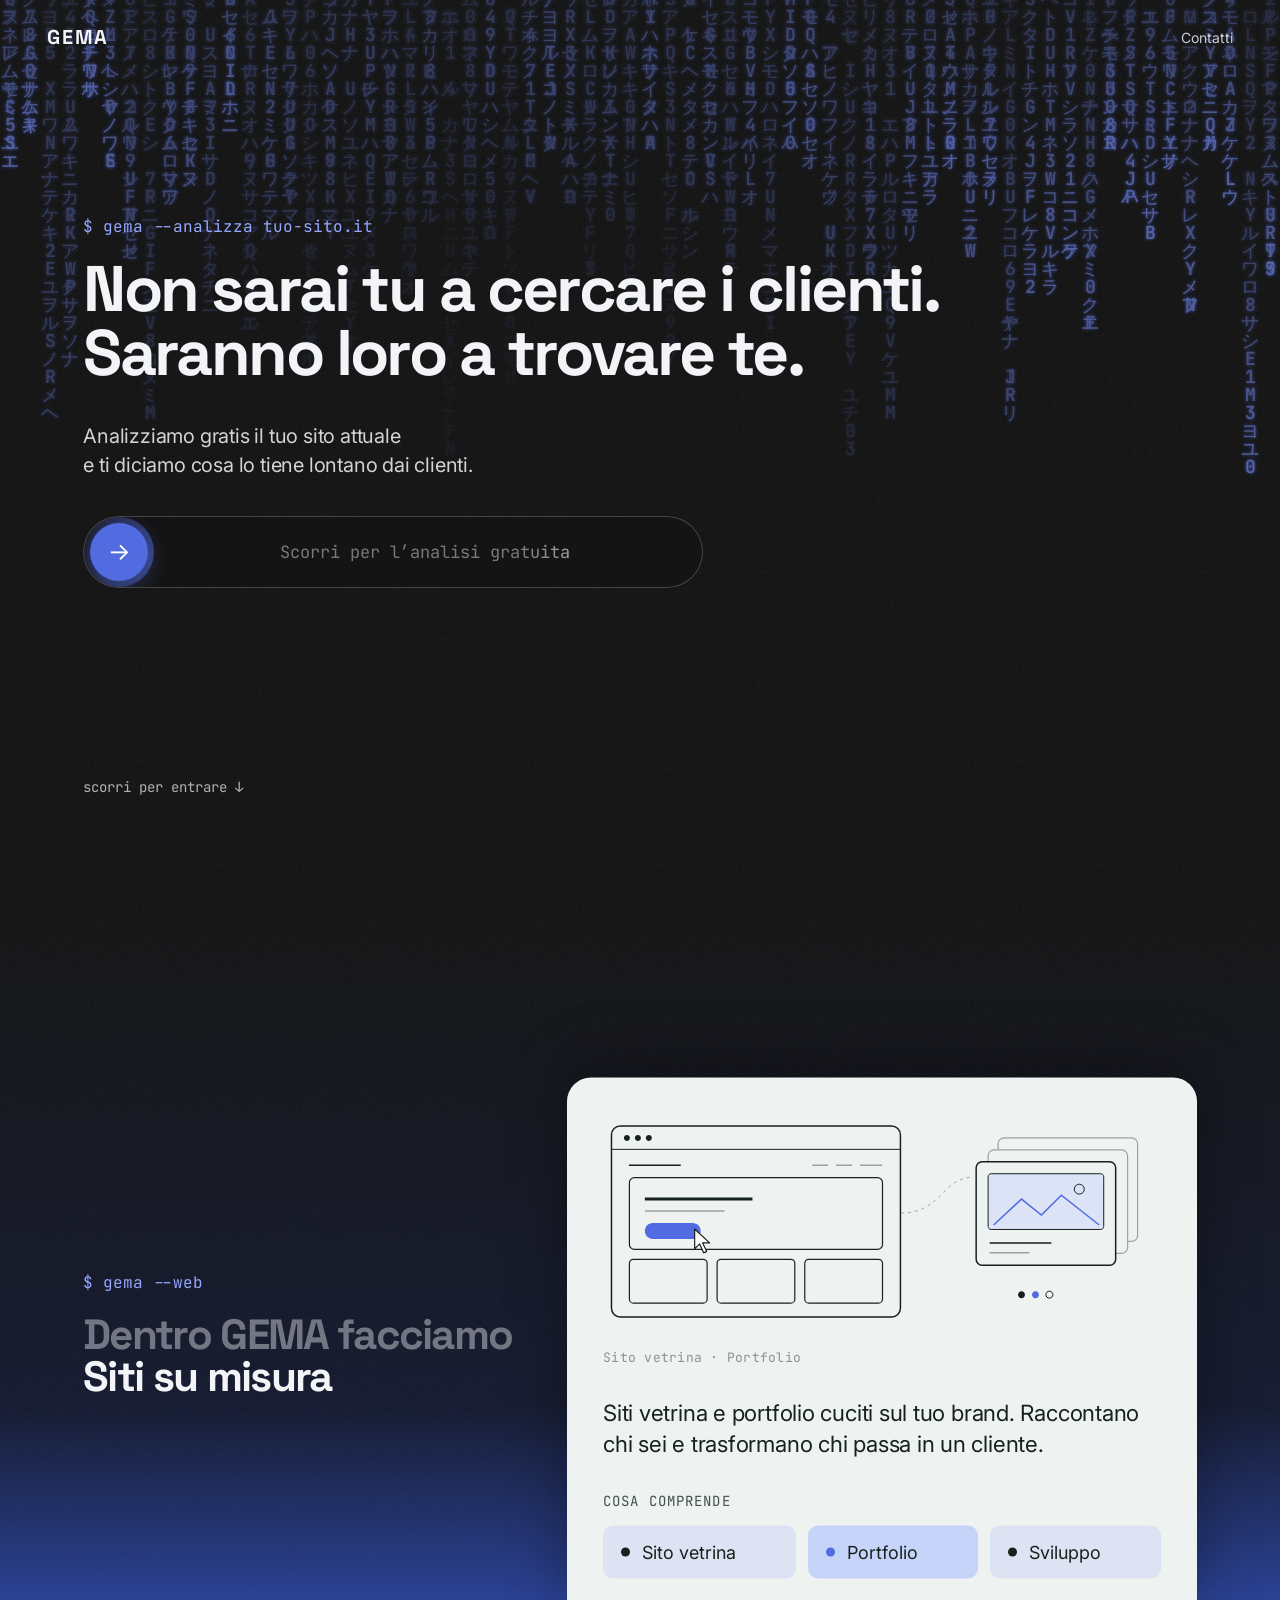
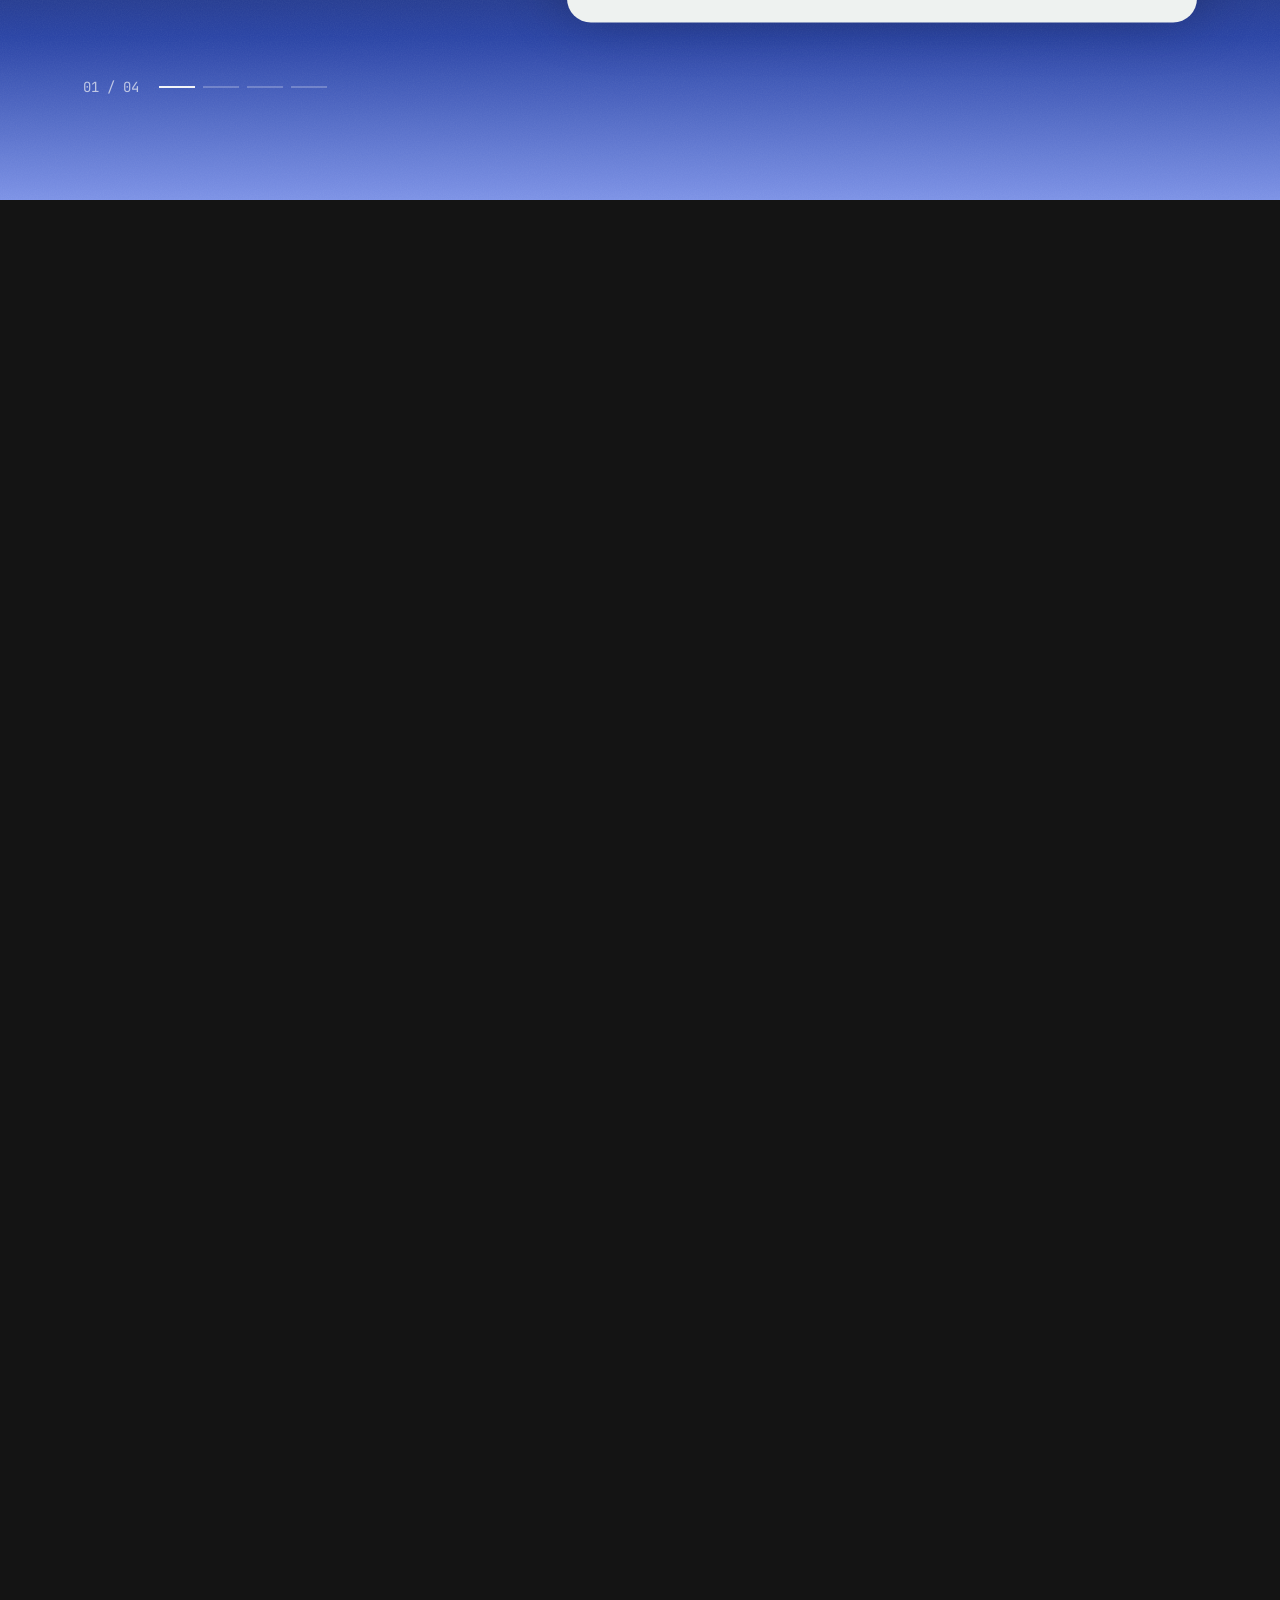
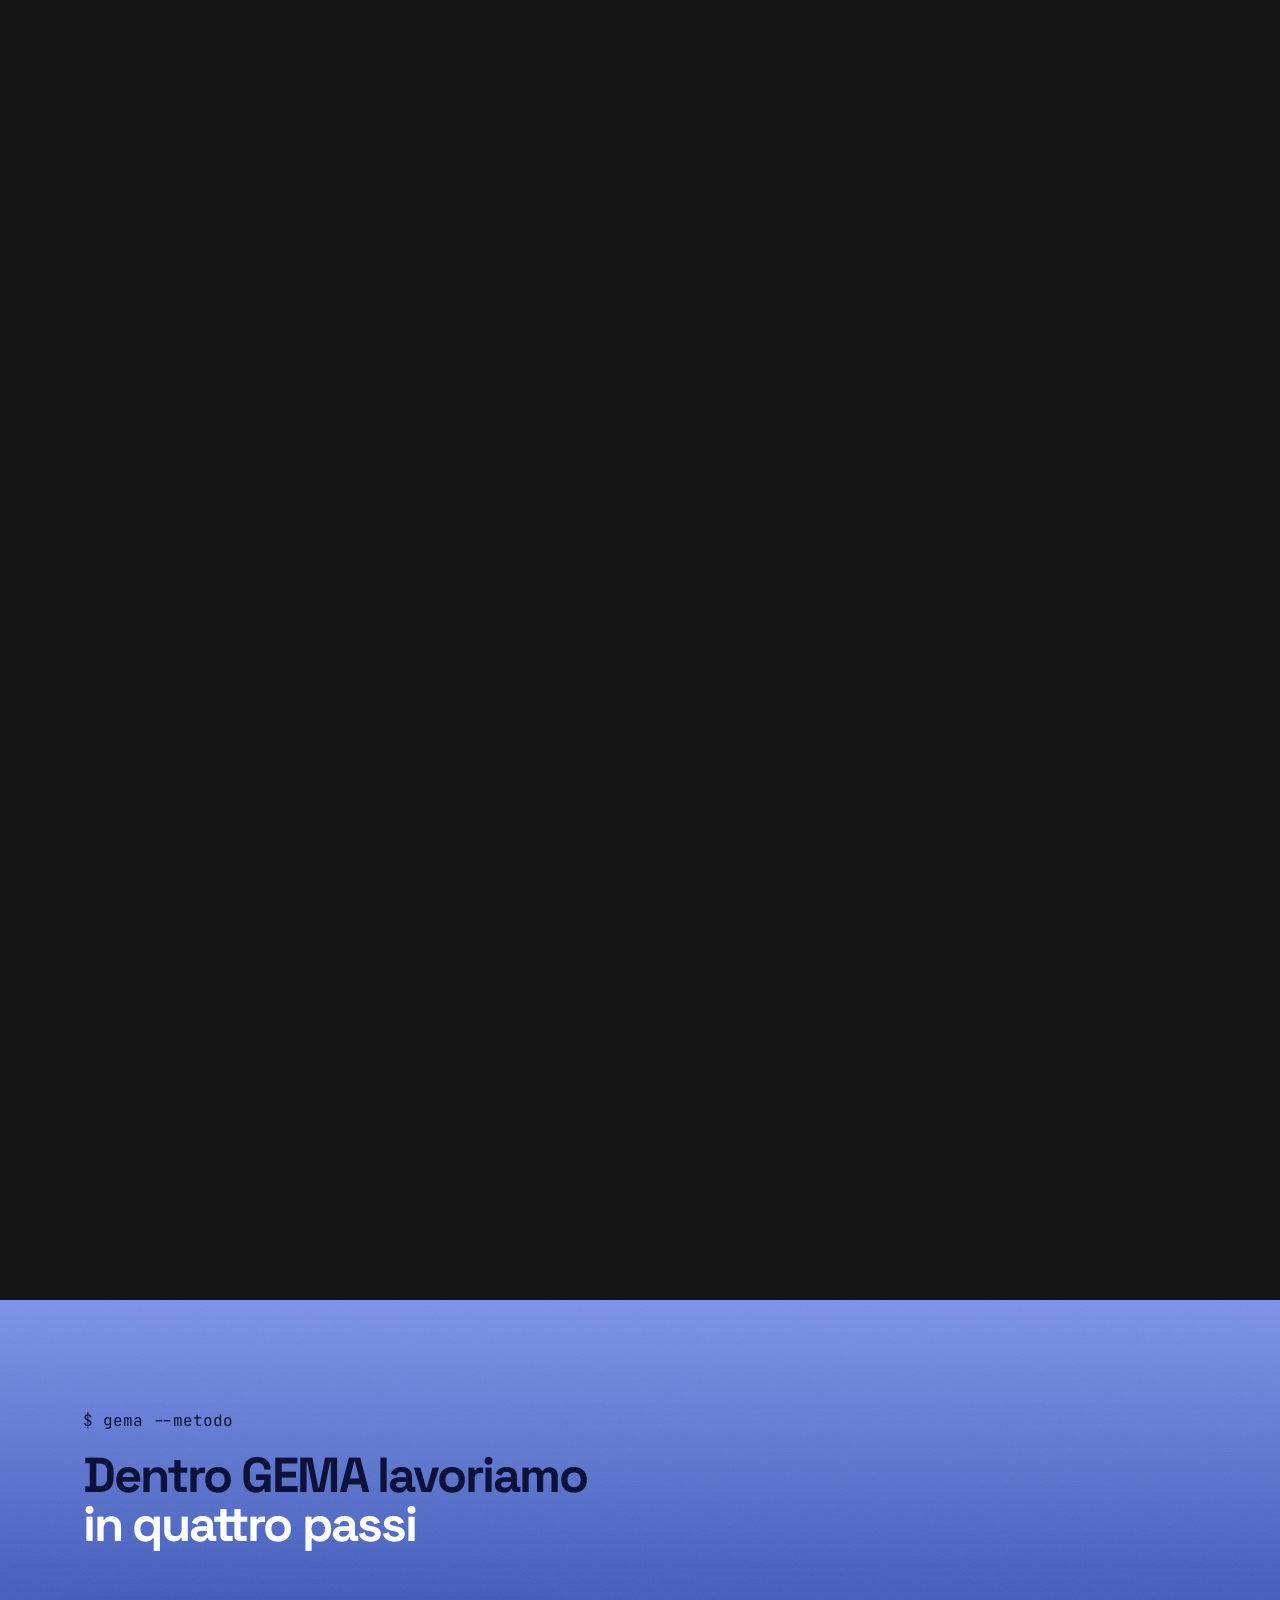
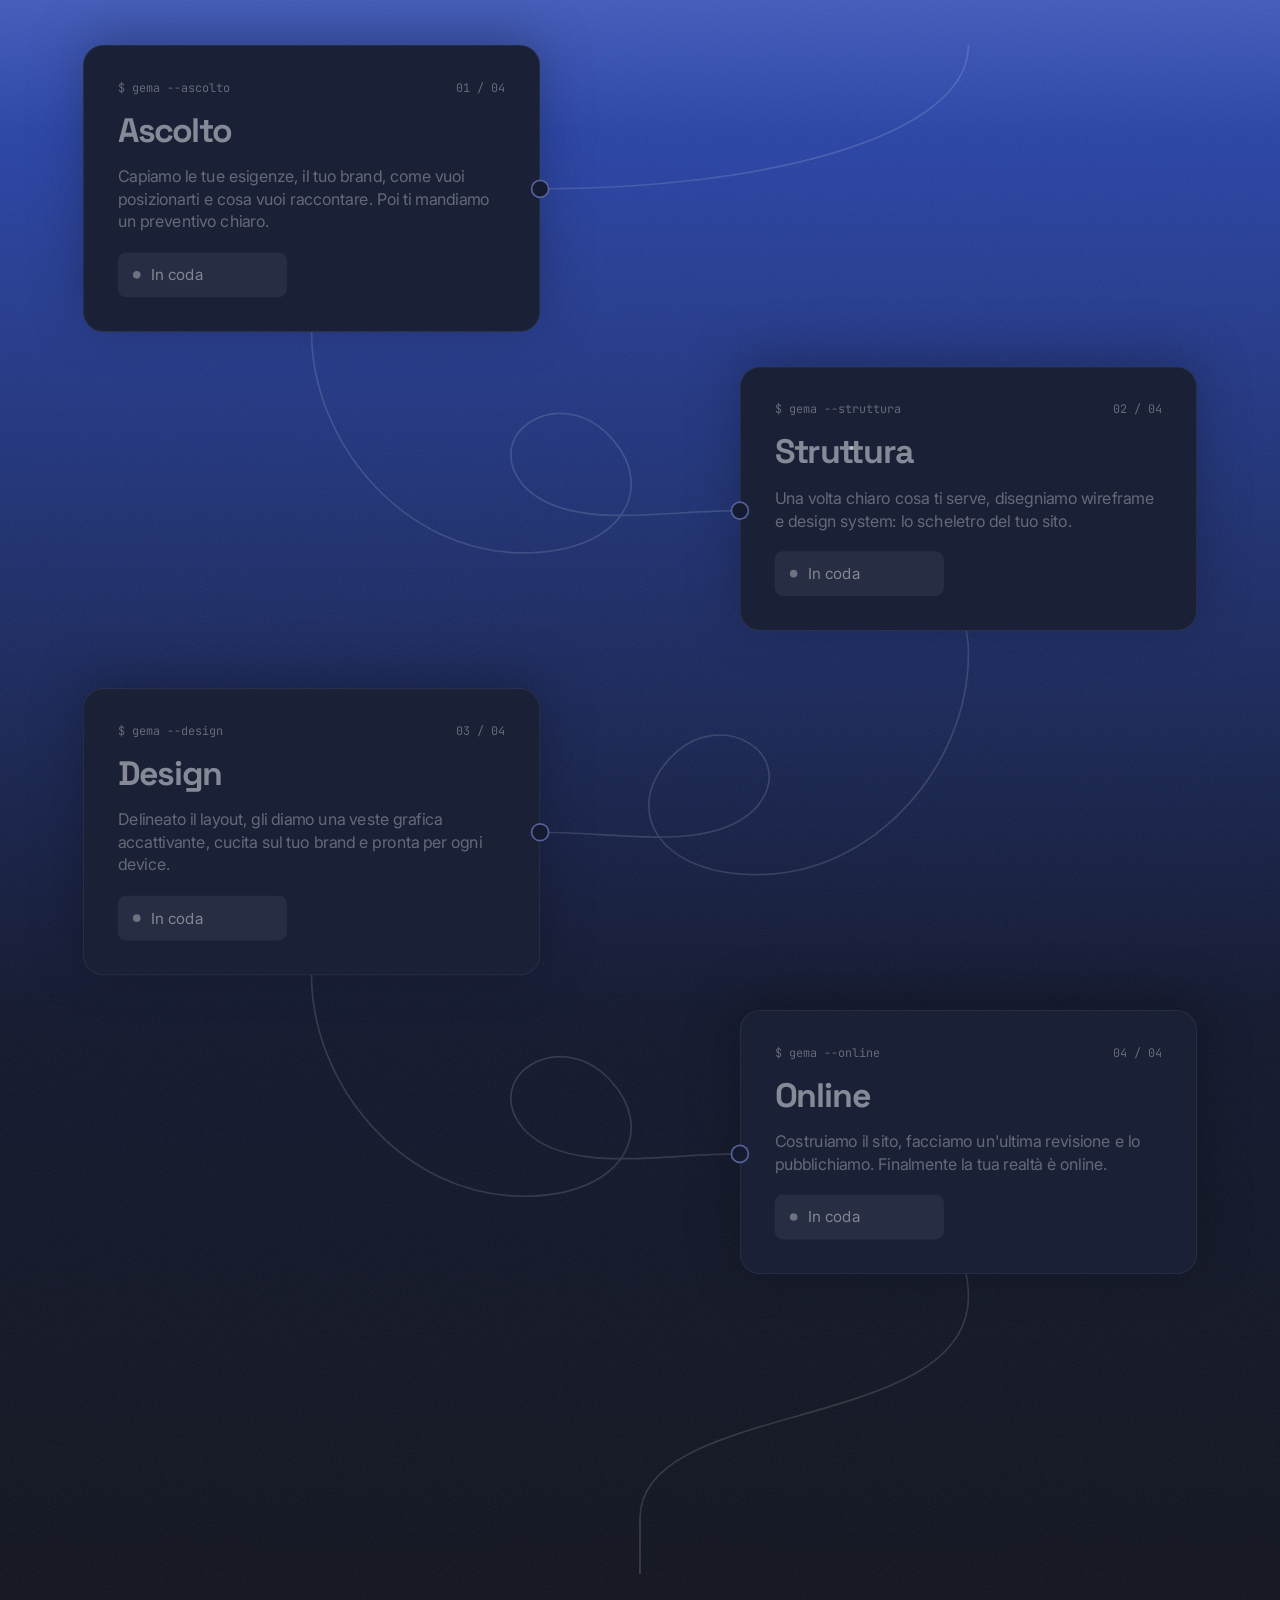
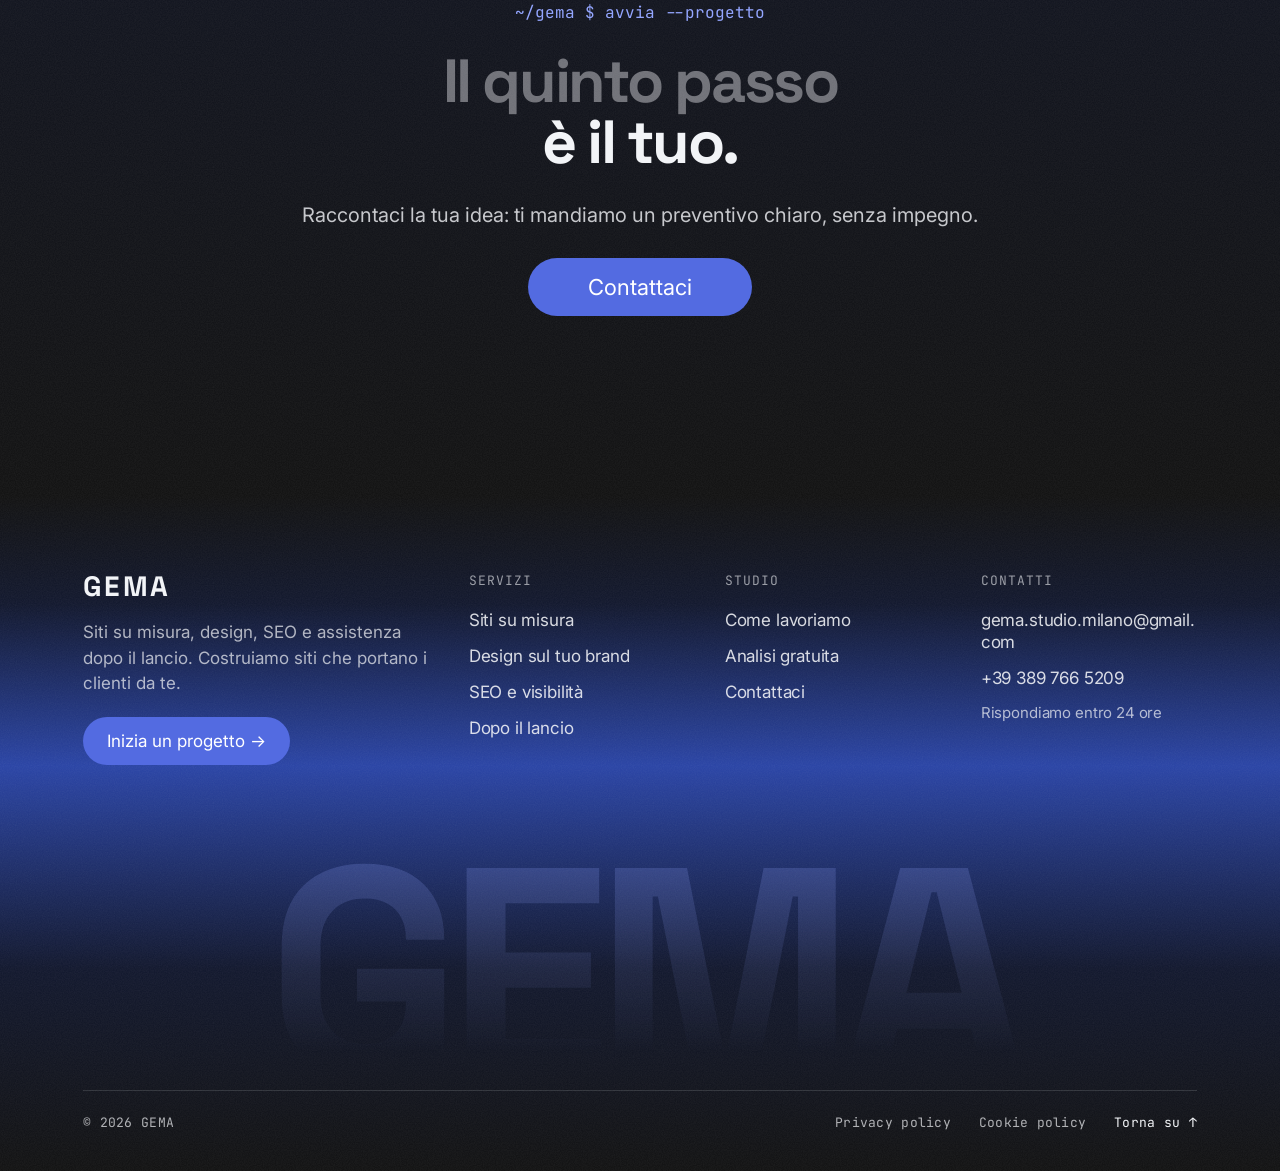
==== index.html @ 53d5b0e4 "Sito GEMA" ====
<!doctype html>
<html lang="it">
<head>
<meta charset="utf-8">
<meta name="viewport" content="width=device-width, initial-scale=1">
<title>GEMA — Siti che ti fanno trovare</title>
<meta name="description" content="GEMA progetta siti su misura, design, SEO e assistenza dopo il lancio. Non sarai tu a cercare i clienti: saranno loro a trovare te.">
<link rel="preconnect" href="https://fonts.googleapis.com">
<link rel="preconnect" href="https://fonts.gstatic.com" crossorigin>
<link href="https://fonts.googleapis.com/css2?family=Space+Grotesk:wght@700&family=Inter:wght@400&family=JetBrains+Mono:wght@400&display=swap" rel="stylesheet">
<link rel="stylesheet" href="assets/css/gema.css">
<!-- Se arrivi con una transizione (es. dai contatti), la pagina si apre con il pannello blu: la classe va messa prima del primo disegno -->
<script>try{if(sessionStorage.getItem("gema-pt"))document.documentElement.classList.add("pt-arrive")}catch(e){}</script>
</head>
<body>

<!-- Pannello della transizione d'ingresso (visibile solo arrivando con una transizione) -->
<div class="pt-cover pt-in" aria-hidden="true"><p class="pt-word display"></p></div>

<!-- Navbar fissa: compare con lo scorrimento -->
<header class="topbar" aria-label="Navigazione">
  <div class="topbar-in">
    <a href="#top" class="logo">GEMA</a>
    <nav class="topbar-links">
      <a href="#cosa-facciamo">Cosa facciamo</a>
      <a href="#come-lavoriamo">Come lavoriamo</a>
      <a class="btn" href="contatti.html" data-to-contact>Contattaci</a>
    </nav>
  </div>
</header>

<!-- ============ HERO ============ -->
<div class="hero" id="top">
  <!-- Sfondo "Matrix Rain" (porting in JS puro del componente React MatrixRain) + velo -->
  <div class="matrix" data-matrix aria-hidden="true"></div>
  <div class="veil" aria-hidden="true"></div>
  <div class="fade" aria-hidden="true"></div>
  <div class="grain"></div>

  <nav class="nav" aria-label="Principale">
    <a href="#top" class="logo">GEMA</a>
    <a href="contatti.html" class="link" data-to-contact>Contatti</a>
  </nav>

  <div class="wrap">
    <div class="hero-content">
      <div class="hero-title">
        <p class="cmd">$ gema --analizza tuo-sito.it</p>
        <h1 class="display">Non sarai tu a cercare i clienti.<br>Saranno loro a trovare te.</h1>
      </div>
      <p class="sub">Analizziamo gratis il tuo sito attuale<br class="br-lg"> e ti diciamo cosa lo tiene lontano dai clienti.</p>
      <!-- Slider: trascina il pallino fino in fondo (o cliccalo) per andare ai contatti con "Analisi gratuita" già scelta -->
      <div class="slide" data-href="contatti.html#analisi">
        <span class="slide-fill" aria-hidden="true"></span>
        <span class="slide-label">Scorri per l’analisi gratuita</span>
        <button class="slide-knob" type="button" aria-label="Richiedi l’analisi gratuita del tuo sito">→</button>
      </div>
    </div>

    <a class="scroll-hint" href="#cosa-facciamo">scorri per entrare ↓</a>
  </div>
</div>

<main>
<!-- ============ COSA FACCIAMO ============ -->
<section class="services" id="cosa-facciamo" aria-labelledby="svc-h">
  <div class="stage">
    <div class="grain"></div>
    <div class="wrap">
      <div class="svc-title" aria-live="polite">
        <span class="cmd">$ gema --web</span>
        <h2 class="display" id="svc-h"><span class="dim">Dentro GEMA facciamo</span><br><span class="line2">Siti su misura</span></h2>
      </div>

      <div class="progress"><span class="count">01 / 04</span><span class="bars"><i class="on"></i><i></i><i></i><i></i></span></div>

      <article class="svc-card" data-cmd="$ gema --web" data-title="Siti su misura">
        <div class="svc-head"><span class="cmd">$ gema --web</span><h3>Siti su misura</h3></div>
        <div class="card">
          <div class="visual"><img src="assets/illustrazioni/web.svg" width="560" height="210" alt=""><p class="tag">Sito vetrina · Portfolio</p></div>
          <p class="desc">Siti vetrina e portfolio cuciti sul tuo brand. Raccontano chi sei e trasformano chi passa in un cliente.</p>
          <div class="incl"><p>Cosa comprende</p>
            <div class="chips"><span class="chip"><i class="dot"></i>Sito vetrina</span><span class="chip on"><i class="dot on"></i>Portfolio</span><span class="chip"><i class="dot"></i>Sviluppo</span></div>
          </div>
        </div>
      </article>

      <article class="svc-card" data-cmd="$ gema --design" data-title="Design sul tuo brand">
        <div class="svc-head"><span class="cmd">$ gema --design</span><h3>Design sul tuo brand</h3></div>
        <div class="card">
          <div class="visual"><img src="assets/illustrazioni/design.svg" width="560" height="210" alt=""><p class="tag">Design system</p></div>
          <p class="desc">Partiamo dalla tua identità e costruiamo un design system web coerente, pensato per funzionare su ogni device.</p>
          <div class="incl"><p>Cosa comprende</p>
            <div class="chips"><span class="chip"><i class="dot"></i>UX/UI</span><span class="chip on"><i class="dot on"></i>Design system</span><span class="chip"><i class="dot"></i>Multi-device</span></div>
          </div>
        </div>
      </article>

      <article class="svc-card" data-cmd="$ gema --seo" data-title="Visibilità">
        <div class="svc-head"><span class="cmd">$ gema --seo</span><h3>Visibilità</h3></div>
        <div class="card">
          <div class="visual"><img src="assets/illustrazioni/seo.svg" width="560" height="210" alt=""><p class="tag">Search · Analytics</p></div>
          <p class="desc">Ottimizzazione per i motori di ricerca, analytics e accessibilità: per farti trovare, capire cosa funziona e non lasciare fuori nessuno.</p>
          <div class="incl"><p>Cosa comprende</p>
            <div class="chips"><span class="chip"><i class="dot"></i>SEO</span><span class="chip on"><i class="dot on"></i>Analytics</span><span class="chip"><i class="dot"></i>Accessibilità</span></div>
          </div>
        </div>
      </article>

      <article class="svc-card" data-cmd="$ gema --care" data-title="Dopo il lancio">
        <div class="svc-head"><span class="cmd">$ gema --care</span><h3>Dopo il lancio</h3></div>
        <div class="card">
          <div class="visual"><img src="assets/illustrazioni/care.svg" width="560" height="210" alt=""><p class="tag">Uptime · Manutenzione</p></div>
          <p class="desc">Il sito è online, ma noi non spariamo. Hosting, manutenzione e consulenza per farlo crescere nel tempo.</p>
          <div class="incl"><p>Cosa comprende</p>
            <div class="chips"><span class="chip"><i class="dot"></i>Hosting</span><span class="chip on"><i class="dot on"></i>Manutenzione</span><span class="chip"><i class="dot"></i>Consulenza</span></div>
          </div>
        </div>
      </article>
    </div>
  </div>
</section>

<!-- ============ COME LAVORIAMO ============ -->
<section class="method" id="come-lavoriamo" aria-labelledby="met-h">
  <div class="grain"></div>
  <div class="wrap">
    <p class="cmd">$ gema --metodo</p>
    <h2 class="display" id="met-h">Dentro GEMA lavoriamo<br><span class="w">in quattro passi</span></h2>

    <div class="thread-outer">
      <div class="thread">
        <svg class="path" viewBox="0 0 778 1740" aria-hidden="true">
          <path class="rail" d="M777 0C777 110 531 170 271 170C131 170 1 220 1 339C1 470 111 600 251 600C371 600 411 520 351 460C291 400 201 460 251 520C301 575 411 550 507 550C631 550 777 600 777 719C777 850 667 980 527 980C407 980 367 900 427 840C487 780 577 840 527 900C477 955 367 930 271 930C131 930 1 980 1 1099C1 1230 111 1360 251 1360C371 1360 411 1280 351 1220C291 1160 201 1220 251 1280C301 1335 411 1310 507 1310C631 1310 777 1360 777 1479C777 1640 389 1600 389 1740"/>
          <path class="wire" d="M777 0C777 110 531 170 271 170C131 170 1 220 1 339C1 470 111 600 251 600C371 600 411 520 351 460C291 400 201 460 251 520C301 575 411 550 507 550C631 550 777 600 777 719C777 850 667 980 527 980C407 980 367 900 427 840C487 780 577 840 527 900C477 955 367 930 271 930C131 930 1 980 1 1099C1 1230 111 1360 251 1360C371 1360 411 1280 351 1220C291 1160 201 1220 251 1280C301 1335 411 1310 507 1310C631 1310 777 1360 777 1479C777 1640 389 1600 389 1740"/>
        </svg>

        <article class="step" style="left:0;top:0">
          <p class="row"><span class="c">$ gema --ascolto</span><span class="n">01 / 04</span></p>
          <h3 class="display">Ascolto</h3>
          <p class="txt">Capiamo le tue esigenze, il tuo brand, come vuoi posizionarti e cosa vuoi raccontare. Poi ti mandiamo un preventivo chiaro.</p>
          <p class="state"><i class="dot"></i><span>In coda</span></p>
        </article>
        <article class="step" style="left:776px;top:380px">
          <p class="row"><span class="c">$ gema --struttura</span><span class="n">02 / 04</span></p>
          <h3 class="display">Struttura</h3>
          <p class="txt">Una volta chiaro cosa ti serve, disegniamo wireframe e design system: lo scheletro del tuo sito.</p>
          <p class="state"><i class="dot"></i><span>In coda</span></p>
        </article>
        <article class="step" style="left:0;top:760px">
          <p class="row"><span class="c">$ gema --design</span><span class="n">03 / 04</span></p>
          <h3 class="display">Design</h3>
          <p class="txt">Delineato il layout, gli diamo una veste grafica accattivante, cucita sul tuo brand e pronta per ogni device.</p>
          <p class="state"><i class="dot"></i><span>In coda</span></p>
        </article>
        <article class="step" style="left:776px;top:1140px">
          <p class="row"><span class="c">$ gema --online</span><span class="n">04 / 04</span></p>
          <h3 class="display">Online</h3>
          <p class="txt">Costruiamo il sito, facciamo un'ultima revisione e lo pubblichiamo. Finalmente la tua realtà è online.</p>
          <p class="state"><i class="dot"></i><span>In coda</span></p>
        </article>

        <span class="node" style="left:540px;top:170px"><span class="halo"></span></span>
        <span class="node" style="left:776px;top:550px"><span class="halo"></span></span>
        <span class="node" style="left:540px;top:930px"><span class="halo"></span></span>
        <span class="node" style="left:776px;top:1310px"><span class="halo"></span></span>
        <span class="node end" style="left:658px;top:1740px"></span>
      </div>
    </div>

    <div class="cta">
      <span class="rail-v" aria-hidden="true"></span>
      <p class="cmd">~/gema $ avvia --progetto</p>
      <h2 class="display"><span class="dim">Il quinto passo</span><br>è il tuo.</h2>
      <p class="sub">Raccontaci la tua idea: ti mandiamo un preventivo chiaro, senza impegno.</p>
      <a class="btn" href="contatti.html" data-to-contact>Contattaci</a>
    </div>
  </div>
</section>

</main>

<!-- ============ FOOTER ============ -->
<footer class="footer">
  <div class="grain"></div>
  <div class="wrap">
    <div class="fgrid">
      <div class="fbrand">
        <a href="index.html#top" class="logo">GEMA</a>
        <p>Siti su misura, design, SEO e assistenza dopo il lancio. Costruiamo siti che portano i clienti da te.</p>
        <a class="btn btn-sm" href="contatti.html" data-to-contact>Inizia un progetto →</a>
      </div>
      <nav class="fcol" aria-label="Servizi">
        <p class="mini">SERVIZI</p>
        <a href="index.html#cosa-facciamo">Siti su misura</a>
        <a href="index.html#cosa-facciamo">Design sul tuo brand</a>
        <a href="index.html#cosa-facciamo">SEO e visibilità</a>
        <a href="index.html#cosa-facciamo">Dopo il lancio</a>
      </nav>
      <nav class="fcol" aria-label="Studio">
        <p class="mini">STUDIO</p>
        <a href="index.html#come-lavoriamo">Come lavoriamo</a>
        <a href="index.html#top">Analisi gratuita</a>
        <a href="contatti.html" data-to-contact>Contattaci</a>
      </nav>
      <div class="fcol fcontact">
        <p class="mini">CONTATTI</p>
        <a href="mailto:gema.studio.milano@gmail.com">gema.studio.milano@gmail.com</a>
        <a href="tel:+393897665209">+39 389 766 5209</a>
        <span>Rispondiamo entro 24 ore</span>
      </div>
    </div>
  </div>
  <p class="fmark" aria-hidden="true">GEMA</p>
  <div class="bottom">
    <div class="brand"><span>© 2026 GEMA</span></div>
    <div class="legal"><a href="#">Privacy policy</a><a href="#">Cookie policy</a><a class="top" href="#top">Torna su ↑</a></div>
  </div>
</footer>

<script src="assets/js/site.js"></script>
<script src="assets/js/home.js"></script>
</body>
</html>
---- assets/css/gema.css ----
:root{
  --bg:#141414;
  --ink:#f2f4f7;
  --ink-85:rgba(242,244,247,.85);
  --ink-70:rgba(242,244,247,.7);
  --ink-42:rgba(242,244,247,.42);
  --accent:#94a6ff;
  --btn:#536be1;
  --card:#eef2f0;
  --card-ink:#16221d;
  --card-mute:#42514b;
  --card-mute2:#8a958f;
  --chip:#dde3f2;
  --chip-on:#c7d4fa;
  --pad:clamp(20px,6.5vw,98px);
  --mono:"JetBrains Mono",ui-monospace,monospace;
  --sans:Inter,system-ui,sans-serif;
  --display:"Space Grotesk",Inter,sans-serif;
  --ease:cubic-bezier(.16,1,.3,1);
  /* gradienti delle sezioni (dal file Figma) */
  --grad-down:linear-gradient(180deg,#141414 0%,#141a30 56.137%,#2c46a6 82%,#7d93e6 100%);
  --grad-up:linear-gradient(0deg,#141414 0%,#141a30 45%,#2c46a6 82%,#7d93e6 100%);
}
*{box-sizing:border-box}
html{scroll-behavior:smooth}
@media (prefers-reduced-motion:reduce){html{scroll-behavior:auto}}
body{margin:0;background:var(--bg);color:var(--ink);font-family:var(--sans);-webkit-font-smoothing:antialiased;text-rendering:optimizeLegibility}
a{color:inherit;text-decoration:none}
button,input,textarea{font:inherit;color:inherit}
p{margin:0}
h1,h2,h3{margin:0;font-weight:700}
.sr-only{position:absolute;width:1px;height:1px;overflow:hidden;clip:rect(0 0 0 0);white-space:nowrap}

/* ---------- elementi comuni ---------- */
.wrap{position:relative;max-width:1512px;margin:0 auto;padding:0 var(--pad)}
.cmd{font:400 16px/normal var(--mono);color:var(--accent)}
.display{font-family:var(--display);font-weight:700;line-height:1}
.display .dim{color:var(--ink-42)}
.display .acc{color:var(--accent)}
.btn{display:inline-flex;align-items:center;justify-content:center;height:58px;padding:0 32px;border:0;border-radius:999px;background:var(--btn);color:#fff;font:400 22px/normal var(--sans);white-space:nowrap;cursor:pointer;transition:background .2s,transform .2s var(--ease)}
.btn:hover{background:#6479ea}
.btn:active{transform:scale(.98)}
.btn:focus-visible,.chip:focus-visible,a:focus-visible{outline:2px solid var(--accent);outline-offset:3px}
.dot{display:inline-block;flex:none;width:9px;height:9px;border-radius:50%;background:var(--card-ink)}
.dot.on{background:var(--btn)}
/* Grana: rumore monocromatico bianco al 7% (effetto "Noise" del Figma) */
.grain{position:absolute;inset:0;pointer-events:none;z-index:1;opacity:.6;mix-blend-mode:screen;
  background-image:url("data:image/svg+xml;utf8,<svg xmlns='http://www.w3.org/2000/svg' width='220' height='220'><filter id='n'><feTurbulence type='fractalNoise' baseFrequency='.85' numOctaves='2' stitchTiles='stitch'/><feColorMatrix values='0 0 0 0 1  0 0 0 0 1  0 0 0 0 1  0 0 0 -1.6 1.05'/></filter><rect width='100%' height='100%' filter='url(%23n)' opacity='.07'/></svg>")}

/* ---------- [01] Hero ---------- */
.hero{position:relative;height:100vh;height:100svh;min-height:760px;background:var(--bg);overflow:hidden}
.matrix{position:absolute;inset:0;z-index:0;overflow:hidden;background:var(--bg);pointer-events:none}
.matrix-canvas{position:absolute;inset:0;display:block;width:100%;height:100%}
/* Velo: radiale scuro dietro ai testi (dal frame Figma), tiene leggibile la pioggia */
.veil{position:absolute;inset:0;z-index:1;pointer-events:none;background:radial-gradient(50% 43% at 40% 47%,rgba(20,20,20,.94) 0%,rgba(20,20,20,.82) 50%,rgba(20,20,20,0) 100%)}
/* Sfumatura in basso: la pioggia si dissolve nel fondo della sezione successiva, senza stacco */
.fade{position:absolute;left:0;right:0;bottom:0;height:38%;z-index:1;pointer-events:none;background:linear-gradient(180deg,rgba(20,20,20,0) 0%,rgba(20,20,20,.55) 45%,rgba(20,20,20,.9) 80%,#141414 100%)}
.hero .wrap{height:100%;z-index:2}
.nav{position:absolute;z-index:3;top:0;left:0;right:0;max-width:1512px;margin:0 auto;display:flex;align-items:center;justify-content:space-between;padding:24px clamp(20px,3.7vw,56px)}
.nav .logo{font:700 20px/normal var(--display);letter-spacing:.08em}
.nav a.link{font:400 14px/normal var(--sans);color:#c9ced8;transition:color .2s}
.nav a.link:hover{color:var(--ink)}
.hero-content{position:absolute;left:var(--pad);right:var(--pad);top:calc(50% - 234px);display:flex;flex-direction:column;gap:36px;max-width:1016px}
.hero-title{display:flex;flex-direction:column;gap:20px}
.hero h1{font-size:clamp(40px,5.03vw,76px);letter-spacing:-.04em;color:var(--ink)}
.hero .sub{font:400 20px/1.45 var(--sans);letter-spacing:-.01em;color:var(--ink-85);max-width:560px}
 /* Slider "Scorri per l'analisi gratuita" */
.slide{position:relative;width:620px;max-width:100%;height:72px;border-radius:999px;border:1px solid rgba(242,244,247,.22);background:rgba(20,20,20,.85);-webkit-backdrop-filter:blur(6px);backdrop-filter:blur(6px);overflow:hidden;user-select:none;-webkit-user-select:none}
.slide-fill{position:absolute;left:0;top:0;bottom:0;width:70px;border-radius:999px;background:linear-gradient(90deg,rgba(83,107,225,.08),rgba(83,107,225,.5))}
.slide-label{position:absolute;inset:0;display:flex;align-items:center;justify-content:center;padding-left:64px;font:400 17px/normal var(--mono);cursor:pointer;
  background:linear-gradient(90deg,rgba(242,244,247,.45) 0%,rgba(242,244,247,.45) 35%,#fff 50%,rgba(242,244,247,.45) 65%,rgba(242,244,247,.45) 100%);background-size:200% 100%;
  -webkit-background-clip:text;background-clip:text;color:transparent;animation:slideShine 2.8s linear infinite}
@keyframes slideShine{from{background-position:100% 0}to{background-position:-100% 0}}
.slide-knob{position:absolute;left:6px;top:6px;width:58px;height:58px;border:0;border-radius:50%;background:var(--btn);color:#fff;font-size:24px;line-height:1;cursor:grab;touch-action:none;box-shadow:0 6px 22px rgba(83,107,225,.45);transition:background .2s}
.slide-knob:hover{background:#6479ea}
.slide-knob:active{cursor:grabbing}
.slide-knob:focus-visible{outline:2px solid var(--accent);outline-offset:3px}
.slide.done .slide-knob{background:#fff;color:var(--btn)}
.scroll-hint{position:absolute;left:var(--pad);bottom:104px;display:flex;align-items:center;gap:20px;font:400 14px/normal var(--mono);color:var(--ink-70)}

/* ---------- [02] Cosa facciamo ---------- */
.services{position:relative;height:400vh}
.services .stage{position:sticky;top:0;height:100vh;height:100svh;min-height:560px;overflow:hidden;background:var(--grad-down)}
.services .wrap{height:100%;z-index:2}
.svc-title{position:absolute;left:var(--pad);top:calc(50% - 78px);width:640px;max-width:44%}
.svc-title .cmd,.svc-title .line2{display:block;transition:opacity .35s var(--ease),transform .35s var(--ease)}
.svc-title.swap .cmd,.svc-title.swap .line2{opacity:0;transform:translateY(10px)}
.svc-title h2{margin-top:20px;font-size:clamp(36px,3.84vw,58px);letter-spacing:-.04em}
.progress{position:absolute;left:var(--pad);bottom:104px;display:flex;align-items:center;gap:20px;font:400 14px/normal var(--mono);color:var(--ink-70)}
.progress .bars{display:flex;gap:8px}
.progress .bars i{display:block;width:36px;height:2px;background:rgba(242,244,247,.25);transition:background .3s}
.progress .bars i.on{background:var(--ink)}
.svc-card{position:absolute;right:var(--pad);top:0;width:656px;max-width:calc(56% - 20px);transform-origin:50% 0;will-change:transform,opacity}
.card{display:flex;flex-direction:column;gap:44px;padding:52px 48px 60px;border-radius:24px;background:var(--card);color:var(--card-ink);box-shadow:0 -12px 60px rgba(0,0,0,.35)}
.card .visual{display:flex;flex-direction:column;gap:22px}
.card .visual img{display:block;width:100%;max-width:560px;height:auto;aspect-ratio:560/210}
.card .tag{font:400 13px/normal var(--mono);letter-spacing:.02em;color:var(--card-mute2)}
.card .desc{font:400 26px/1.38 var(--sans);letter-spacing:-.01em}
.card .incl{display:flex;flex-direction:column;gap:16px}
.card .incl p{font:400 14px/normal var(--mono);letter-spacing:.08em;text-transform:uppercase;color:var(--card-mute)}
.chips{display:flex;gap:12px}
.chip{display:flex;align-items:center;gap:12px;padding:16px 18px;border-radius:10px;background:var(--chip);font:400 18px/normal var(--sans);color:var(--card-ink);white-space:nowrap}
.chips .chip{flex:1 0 0;min-width:0}
.chip.on{background:var(--chip-on)}
.svc-head{display:none}

/* ---------- [04] Come lavoriamo ---------- */
.method{position:relative;background:var(--grad-up);padding:110px 0 180px;overflow:hidden}
.method .wrap{z-index:2}
.method .cmd{color:#0d123b}
.method h2{margin-top:20px;font-size:clamp(36px,3.84vw,58px);letter-spacing:-.04em;color:#0d123b}
.method h2 .w{color:#fff}
.thread-outer{margin-top:96px;position:relative}
.thread{position:relative;width:1316px;height:1740px;transform-origin:0 0}
.thread svg.path{position:absolute;left:269px;top:0;width:778px;height:1740px;overflow:visible}
.thread .rail{stroke:rgba(242,244,247,.14);stroke-width:2;fill:none}
.thread .wire{stroke:var(--accent);stroke-width:12;fill:none;stroke-linecap:round}
.node{position:absolute;width:22px;height:22px;margin:-11px 0 0 -11px;border-radius:50%;background:#141a30;border:2px solid rgba(148,166,255,.5);transition:background .3s,border-color .3s,border-width .3s;z-index:4}
.node.on{background:var(--accent);border:3px solid var(--ink)}
.node .halo{position:absolute;left:50%;top:50%;width:48px;height:48px;margin:-24px 0 0 -24px;border-radius:50%;background:rgba(148,166,255,.28);transform:scale(0);transition:transform .4s var(--ease);z-index:-1}
.node.active .halo{transform:scale(1);animation:halo 2.4s ease-in-out infinite}
@keyframes halo{50%{box-shadow:0 0 0 8px rgba(148,166,255,.12)}}
.node.end{background:transparent;border-color:transparent}
.node.end.on{background:var(--ink);border-color:var(--ink)}
.step{position:absolute;width:540px;display:flex;flex-direction:column;gap:22px;padding:40px;border-radius:24px;z-index:3;
  background:#1a2036;border:1px solid rgba(242,244,247,.08);filter:drop-shadow(0 -12px 30px rgba(0,0,0,.25));
  transition:background .45s var(--ease),border-color .45s,filter .45s}
.step .row{display:flex;justify-content:space-between;font:400 14px/normal var(--mono);letter-spacing:.02em;color:rgba(242,244,247,.35);transition:color .45s}
.step h3{font-size:40px;letter-spacing:-.04em;color:rgba(242,244,247,.5);transition:color .45s}
.step .txt{font:400 19px/1.4 var(--sans);letter-spacing:-.01em;color:rgba(242,244,247,.35);transition:color .45s}
.step .state{display:flex;align-items:center;gap:12px;width:200px;padding:16px 18px;border-radius:10px;background:rgba(242,244,247,.06);font:400 18px/normal var(--sans);color:rgba(242,244,247,.45);transition:background .45s,color .45s}
.step .state .dot{background:rgba(242,244,247,.35);transition:background .45s}
.step.active,.step.done{background:var(--card);border-color:transparent;filter:drop-shadow(0 -12px 30px rgba(0,0,0,.35))}
.step.active .row .c,.step.done .row .c{color:var(--card-mute2)}
.step.active .row .n,.step.done .row .n{color:var(--card-mute)}
.step.active h3,.step.done h3{color:var(--card-ink)}
.step.active .txt,.step.done .txt{color:var(--card-mute)}
.step.active .state{background:var(--chip-on);color:var(--card-ink)}
.step.active .state .dot{background:var(--btn)}
.step.done .state{background:var(--chip);color:var(--card-ink)}
.step.done .state .dot{background:var(--card-ink)}
.cta{display:flex;flex-direction:column;align-items:center;gap:28px;text-align:center}
.cta .rail-v{width:2px;height:56px;background:rgba(242,244,247,.14);position:relative;overflow:hidden}
.cta .rail-v::after{content:"";position:absolute;inset:0;background:var(--accent);transform:scaleY(0);transform-origin:top;transition:transform .6s var(--ease)}
.cta.lit .rail-v::after{transform:scaleY(1)}
.method .cta .cmd{margin:0;color:var(--accent)}
.cta h2{margin:0;font-size:clamp(40px,4.76vw,72px);letter-spacing:-.04em;color:var(--ink)}
.cta h2 .dim{color:var(--ink-42)}
.cta .sub{font:400 20px/1.45 var(--sans);color:rgba(242,244,247,.8)}
.cta .btn{width:224px}

/* ---------- [05] Contattaci ---------- */
.contact{position:relative;background:var(--grad-down);padding:calc(68px + clamp(20px,4.5vh,72px)) 0 227px;min-height:100vh;min-height:100svh}
.contact .wrap{align-items:start}
/* modulo compatto: deve stare tutto nello schermo appena si entra nella pagina */
.contact .form-card{gap:18px;padding:36px 36px 36px}
.contact .form-card .top h2{font-size:28px}
.contact .form-card .pair{gap:12px}
.contact .field{gap:6px}
.contact .field legend{margin-bottom:8px}
.contact .field input{height:52px;padding:12px 14px;font-size:16px}
.contact .field textarea{height:128px;padding:12px 14px;font-size:16px}
.contact .choice{gap:8px}
.contact .choice .chip{padding:11px 14px;gap:10px;font-size:16px}
.contact .form-card .btn{height:54px;font-size:18px}
.contact .info{padding-top:8px}
.contact .wrap{z-index:2;display:grid;grid-template-columns:minmax(0,1fr) 656px;gap:40px 60px}
.contact .info{display:flex;flex-direction:column;gap:48px;padding-top:20px}
.contact .head{display:flex;flex-direction:column;gap:24px}
.contact h1{font-size:clamp(44px,5vw,76px);letter-spacing:-.04em;margin-top:0}
.contact .lead{font:400 20px/1.45 var(--sans);letter-spacing:-.01em;color:var(--ink-85);max-width:430px}
.mini{font:400 13px/normal var(--mono);letter-spacing:.08em;color:rgba(242,244,247,.6)}
.next{display:flex;flex-direction:column;gap:16px;margin:0;padding:0;list-style:none}
.next li{display:flex;align-items:center;gap:16px;font:400 18px/normal var(--sans);letter-spacing:-.01em;color:rgba(242,244,247,.9)}
.next li span{font:400 14px/normal var(--mono);letter-spacing:.02em;color:var(--accent)}
.direct{display:flex;flex-wrap:wrap;gap:24px 48px}
.direct div{display:flex;flex-direction:column;gap:6px}
.direct a{font:400 20px/normal var(--sans);letter-spacing:-.01em;text-decoration:underline;text-underline-offset:4px;text-decoration-color:rgba(242,244,247,.5)}
.direct a:hover{text-decoration-color:var(--ink)}
.form-card{display:flex;flex-direction:column;gap:28px;padding:40px 44px 44px;border-radius:24px;background:var(--card);color:var(--card-ink);box-shadow:0 30px 80px rgba(5,10,38,.45)}
.form-card .top{display:flex;align-items:center;justify-content:space-between}
.form-card .top h2{font-size:32px;letter-spacing:-.04em;font-family:var(--display)}
.form-card .time{font:400 13px/normal var(--mono);letter-spacing:.02em;color:var(--card-mute2)}
.form-card .pair{display:flex;gap:16px}
.field{display:flex;flex-direction:column;gap:8px;flex:1;min-width:0;border:0;margin:0;padding:0}
.field>span,.field legend{font:400 12px/normal var(--mono);letter-spacing:.08em;color:rgba(22,34,29,.6);padding:0}
.field legend{margin-bottom:10px}
.field input,.field textarea{width:100%;height:56px;padding:16px 18px;border:1px solid rgba(22,34,29,.12);border-radius:12px;background:#fff;font:400 17px/normal var(--sans);letter-spacing:-.01em;color:var(--card-ink);outline:0;transition:border-color .2s,box-shadow .2s}
.field textarea{height:120px;resize:vertical;line-height:1.4}
.field input::placeholder,.field textarea::placeholder{color:rgba(22,34,29,.4)}
.field input:focus,.field textarea:focus{border-color:var(--btn);box-shadow:0 0 0 3px rgba(83,107,225,.15)}
.choice{display:flex;flex-wrap:wrap;gap:10px}
.choice .chip{border:0;cursor:pointer;transition:background .2s}
.choice .chip:hover{background:#d3dbf3}
.choice .chip.on:hover{background:var(--chip-on)}
.form-card .btn{width:100%;height:64px;font-size:20px}
.form-card .foot{font:400 12px/normal var(--mono);letter-spacing:.02em;color:var(--card-mute2)}
.form-card .foot.ok{color:var(--btn)}

/* ---------- Footer ---------- */
.footer{position:relative;overflow:hidden;padding:20px 0 40px;
  background:linear-gradient(180deg,#141414 0%,#141a30 16%,#2c46a6 40%,#141a30 70%,#141414 100%)}
/* sulla pagina contatti il footer riparte dal blu chiaro, come nel Figma */
.footer.from-light{padding-top:40px;background:linear-gradient(180deg,#7d93e6 0%,#2c46a6 22%,#141a30 58%,#141414 100%)}
.footer .wrap{z-index:2}
.closing{display:flex;flex-direction:column;align-items:center;gap:28px;text-align:center;margin-bottom:140px}
.closing .cmd{color:var(--ink)}
.closing h2{font-size:clamp(36px,4.76vw,72px);letter-spacing:-.04em}
.closing .btn{height:64px;padding:0 36px;font-size:20px}
.fgrid{display:grid;grid-template-columns:minmax(0,1.6fr) repeat(3,minmax(0,1fr));gap:48px 40px;padding-top:56px}
.fbrand{display:flex;flex-direction:column;align-items:flex-start;gap:20px;max-width:360px}
.fbrand .logo{font:700 28px/1 var(--display);letter-spacing:.08em}
.fbrand p{font:400 17px/1.5 var(--sans);color:var(--ink-70)}
.btn-sm{height:48px;padding:0 24px;font-size:17px}
.fcol{display:flex;flex-direction:column;align-items:flex-start;gap:14px}
.fcol .mini{margin-bottom:6px}
.fcol a,.fcol span{overflow-wrap:anywhere;font:400 17px/1.3 var(--sans);letter-spacing:-.01em;color:rgba(242,244,247,.88);transition:color .2s}
.fcol span{color:var(--ink-70);font-size:15px}
.fcol a:hover{color:#fff}
.fcol a .arr{display:inline-block;margin-left:4px;color:var(--accent);transition:transform .2s var(--ease)}
.fcol a:hover .arr{transform:translate(2px,-2px)}
.fmark{position:relative;z-index:1;margin:90px 0 0;font:700 clamp(96px,23vw,350px)/.8 var(--display);letter-spacing:-.05em;text-align:center;white-space:nowrap;user-select:none;
  background:linear-gradient(180deg,rgba(148,166,255,.22) 0%,rgba(148,166,255,0) 85%);-webkit-background-clip:text;background-clip:text;color:transparent}
.bottom{position:relative;z-index:2;max-width:1512px;margin:0 auto;padding:24px var(--pad) 0;display:flex;justify-content:space-between;align-items:center;gap:16px}
.bottom::before{content:"";position:absolute;top:0;left:var(--pad);right:var(--pad);height:1px;background:rgba(242,244,247,.14)}
.bottom .brand{display:flex;align-items:center;gap:16px;flex-wrap:wrap}
.bottom .brand span,.bottom .legal a{font:400 13px/normal var(--mono);letter-spacing:.02em;color:var(--ink-70)}
.bottom .legal{display:flex;gap:28px}
.bottom .legal a:hover{color:var(--ink)}
.bottom .legal a.top{color:var(--ink)}

/* ---------- Navbar fissa ---------- */
.topbar{position:fixed;top:0;left:0;right:0;z-index:50;transform:translateY(-110%);transition:transform .55s var(--ease);
  background:rgba(20,20,20,.72);-webkit-backdrop-filter:blur(14px) saturate(140%);backdrop-filter:blur(14px) saturate(140%);border-bottom:1px solid rgba(242,244,247,.08)}
.topbar.show{transform:none}
.topbar-in{max-width:1512px;margin:0 auto;height:68px;padding:0 var(--pad);display:flex;align-items:center;justify-content:space-between;gap:24px}
.topbar .logo{font:700 20px/normal var(--display);letter-spacing:.08em}
.topbar-links{display:flex;align-items:center;gap:32px}
.topbar-links a{position:relative;font:400 15px/normal var(--sans);color:#c9ced8;transition:color .2s}
.topbar-links a:hover,.topbar-links a.on{color:var(--ink)}
.topbar-links a::after{content:"";position:absolute;left:50%;bottom:-10px;width:4px;height:4px;margin-left:-2px;border-radius:50%;background:var(--accent);transform:scale(0);transition:transform .3s var(--ease)}
.topbar-links a.on::after{transform:scale(1)}
.topbar .btn{height:42px;padding:0 20px;font-size:15px}
.topbar-links a.current{cursor:default}

/* ---------- Transizione verso la pagina contatti ---------- */
.pt-cover{position:fixed;inset:0;z-index:200;display:flex;align-items:center;justify-content:center;padding:0 var(--pad);background:linear-gradient(160deg,#2c46a6 0%,#536be1 100%)}
.pt-word{font-size:clamp(40px,6vw,96px);letter-spacing:-.04em;text-align:center;color:#fff;opacity:0;transform:translateY(18px);transition:opacity .35s ease,transform .55s var(--ease)}
.pt-word .acc{color:#c7d4fa}
.pt-cover.lit .pt-word{opacity:1;transform:none}
.pt-cover .pt-word .cmd{display:block;margin-bottom:28px;font-size:16px;letter-spacing:0;color:#fff;opacity:.85}
/* uscita del pannello dopo l'invio del modulo: stessa salita dell'ingresso nella pagina contatti */
.pt-cover.leave{transform:translateY(-100%);transition:transform 1.05s cubic-bezier(.7,0,.2,1)}
.pt-cover.leave .pt-word{opacity:0;transform:translateY(-12vh);transition:opacity .5s ease,transform 1s cubic-bezier(.7,0,.2,1)}
.pt-cover.pt-in{display:none}
html.pt-arrive .pt-cover.pt-in{display:flex}
html.pt-arrive .pt-cover.pt-in .pt-word{opacity:1;transform:none}
html.pt-go .pt-cover.pt-in{transform:translateY(-100%);transition:transform 1.05s cubic-bezier(.7,0,.2,1)}
html.pt-go .pt-cover.pt-in .pt-word{opacity:0;transform:translateY(-12vh);transition:opacity .5s ease,transform 1s cubic-bezier(.7,0,.2,1)}
html.pt-arrive .reveal{opacity:0;transform:translateY(48px)}
html.pt-go .reveal{opacity:1;transform:none;transition:opacity .8s ease calc(.45s + var(--d,0s)),transform 1.1s var(--ease) calc(.45s + var(--d,0s))}

/* ---------- schermi medi ---------- */
@media (max-width:1440px){
  .svc-title{max-width:calc(50% - 40px)}
  .svc-title h2{font-size:clamp(32px,3.3vw,58px)}
  .svc-card{max-width:calc(50% - 10px)}
  .card{padding:40px 36px 44px;gap:32px}
  .card .desc{font-size:clamp(19px,1.75vw,26px)}
  .chips{flex-wrap:wrap}
  .chips .chip{flex:1 0 max-content}
}
/* Contatti su portatili da 13": il modulo da 656px fissi lascerebbe ~300px ai testi */
@media (max-width:1340px){
  .contact .wrap{grid-template-columns:minmax(0,1fr) minmax(0,1fr);gap:40px 48px}
  .contact h1{font-size:clamp(40px,4vw,76px)}
}
@media (max-width:1180px){
    .fgrid{grid-template-columns:repeat(3,minmax(0,1fr))}
  .fbrand{grid-column:1/-1;max-width:520px}
  .contact .wrap{grid-template-columns:1fr}
  .form-card{max-width:656px;margin-top:0}
}
/* Come lavoriamo: sotto i 1100px il filo a zig-zag verrebbe rimpicciolito troppo (testo a 11-15px),
   quindi diventa una linea verticale che si disegna con lo scroll */
@media (max-width:1100px){
  .thread-outer{margin-top:56px}
  .thread{width:auto !important;height:auto !important;transform:none !important;display:flex;flex-direction:column;gap:24px;padding-left:28px}
  .thread::before,.thread::after{content:"";position:absolute;left:8px;top:0;bottom:0;width:2px;background:rgba(242,244,247,.14)}
  .thread::after{left:7px;width:4px;border-radius:2px;background:var(--accent);transform-origin:top;transform:scaleY(var(--p,0))}
  .thread svg.path,.thread .node{display:none}
  .step{position:relative;left:auto !important;top:auto !important;width:auto;max-width:720px;padding:28px 24px}
  .step::before{content:"";position:absolute;left:-26px;top:34px;width:14px;height:14px;border-radius:50%;background:#141a30;border:2px solid rgba(148,166,255,.5);z-index:1;transition:background .3s,border-color .3s}
  .step.active::before,.step.done::before{background:var(--accent);border-color:var(--ink)}
  .step h3{font-size:32px}
  .step .txt{font-size:17px}
  .cta{margin-top:72px}
}
/* Hero su tablet orizzontale e portatili piccoli: il titolo va su più righe,
   quindi i testi stanno in una colonna centrata invece che in posizione fissa */
@media (min-width:901px) and (max-width:1100px){
  .hero{display:flex;height:auto;min-height:100vh;min-height:100svh}
  .hero .wrap{flex:1;width:100%;height:auto;display:flex;flex-direction:column;justify-content:center;padding-top:110px;padding-bottom:180px}
  .hero-content{position:static}
}
/* ---------- telefono e tablet stretti ---------- */
@media (max-width:900px){
  .hero{height:auto;min-height:100vh;min-height:100svh;padding:150px 0 120px}
  .hero .wrap{height:auto}
  .hero-content{position:static}
        .scroll-hint{display:none}
  .slide-label{font-size:14px;white-space:nowrap;padding-left:60px}
  .br-lg{display:none}
  /* Cosa facciamo: anche su telefono la sezione resta bloccata e le card si impilano,
     con titolo in alto, card a tutta larghezza sotto e barra di avanzamento in fondo */
  .services{height:300vh;height:300svh}
  .services .stage{height:100vh;height:100svh;min-height:0}
  .svc-title{top:84px;left:var(--pad);right:var(--pad);width:auto;max-width:none}
  .svc-title .cmd{font-size:14px}
  .svc-title h2{margin-top:10px;font-size:clamp(24px,7vw,36px)}
  .progress{bottom:22px;gap:14px;font-size:12px}
  .progress .bars i{width:24px}
  .svc-card{left:var(--pad);right:var(--pad);width:auto;max-width:none}
  .card{padding:22px 20px 24px;gap:18px;box-shadow:0 -10px 40px rgba(0,0,0,.35)}
  .card .visual{gap:10px}
  .card .visual img{max-height:17vh;max-height:17svh;object-fit:contain;object-position:left center}
  .card .desc{font-size:17px}
  .card .incl{gap:10px}
  .card .incl p{font-size:12px}
  .chips{flex-wrap:wrap;gap:8px}
  .chips .chip{flex:1 1 auto;padding:10px 12px;gap:8px;font-size:14px}
  .contact{padding-bottom:140px}
  .form-card{padding:28px 22px}
  .form-card .pair{flex-direction:column}
  .contact{padding-top:calc(60px + 32px)}
  .footer{padding-top:110px}
  .closing{margin-bottom:96px}
  .fgrid{grid-template-columns:1fr 1fr;gap:40px 24px}
  .fcontact{grid-column:1/-1}
  .fbrand{grid-column:1/-1}
  .fmark{margin-top:64px}
  .bottom{flex-direction:column;align-items:flex-start;gap:16px}
  .topbar-links a:not(.btn):not(.current){display:none}
  .topbar-in{height:60px}
  .contact{padding-top:120px}
  .bottom .legal{flex-wrap:wrap;gap:12px 20px}
  .direct{flex-wrap:wrap;gap:24px}
}
/* telefoni molto stretti (320px): la scritta dello slider non deve finire sotto il pallino */
@media (max-width:360px){
  .slide-label{font-size:12px;padding-left:58px}
}
/* telefoni bassi: via l'illustrazione, così la card entra nello schermo */
@media (max-width:900px) and (max-height:700px){
  .card .visual img{display:none}
}
/* telefono in orizzontale: troppo basso per la sezione bloccata, torna una colonna normale */
@media (max-width:900px) and (max-height:520px){
  .services{height:auto}
  .services .stage{position:relative;height:auto;padding:110px 0 120px}
  .services .wrap{height:auto}
  .svc-title,.progress{position:static}
  .svc-title .cmd,.svc-title .line2{display:none}
  .svc-title h2{margin:0 0 48px}
  .svc-title h2 .dim{color:var(--ink)}
  .progress{display:none}
  .svc-card{position:relative;left:auto;right:auto;transform:none !important;opacity:1 !important;visibility:visible !important;margin-bottom:40px}
  .svc-head{display:block;margin-bottom:16px}
  .svc-head .cmd{display:block;margin-bottom:8px}
  .svc-head h3{font:700 32px/1 var(--display);letter-spacing:-.04em}
}
@media (prefers-reduced-motion:reduce){
  .node.active .halo{animation:none}
  .topbar{transition:none}
  .slide-label{animation:none;color:rgba(242,244,247,.8);background:none}
  .svc-title .cmd,.svc-title .line2{transition:none}
}
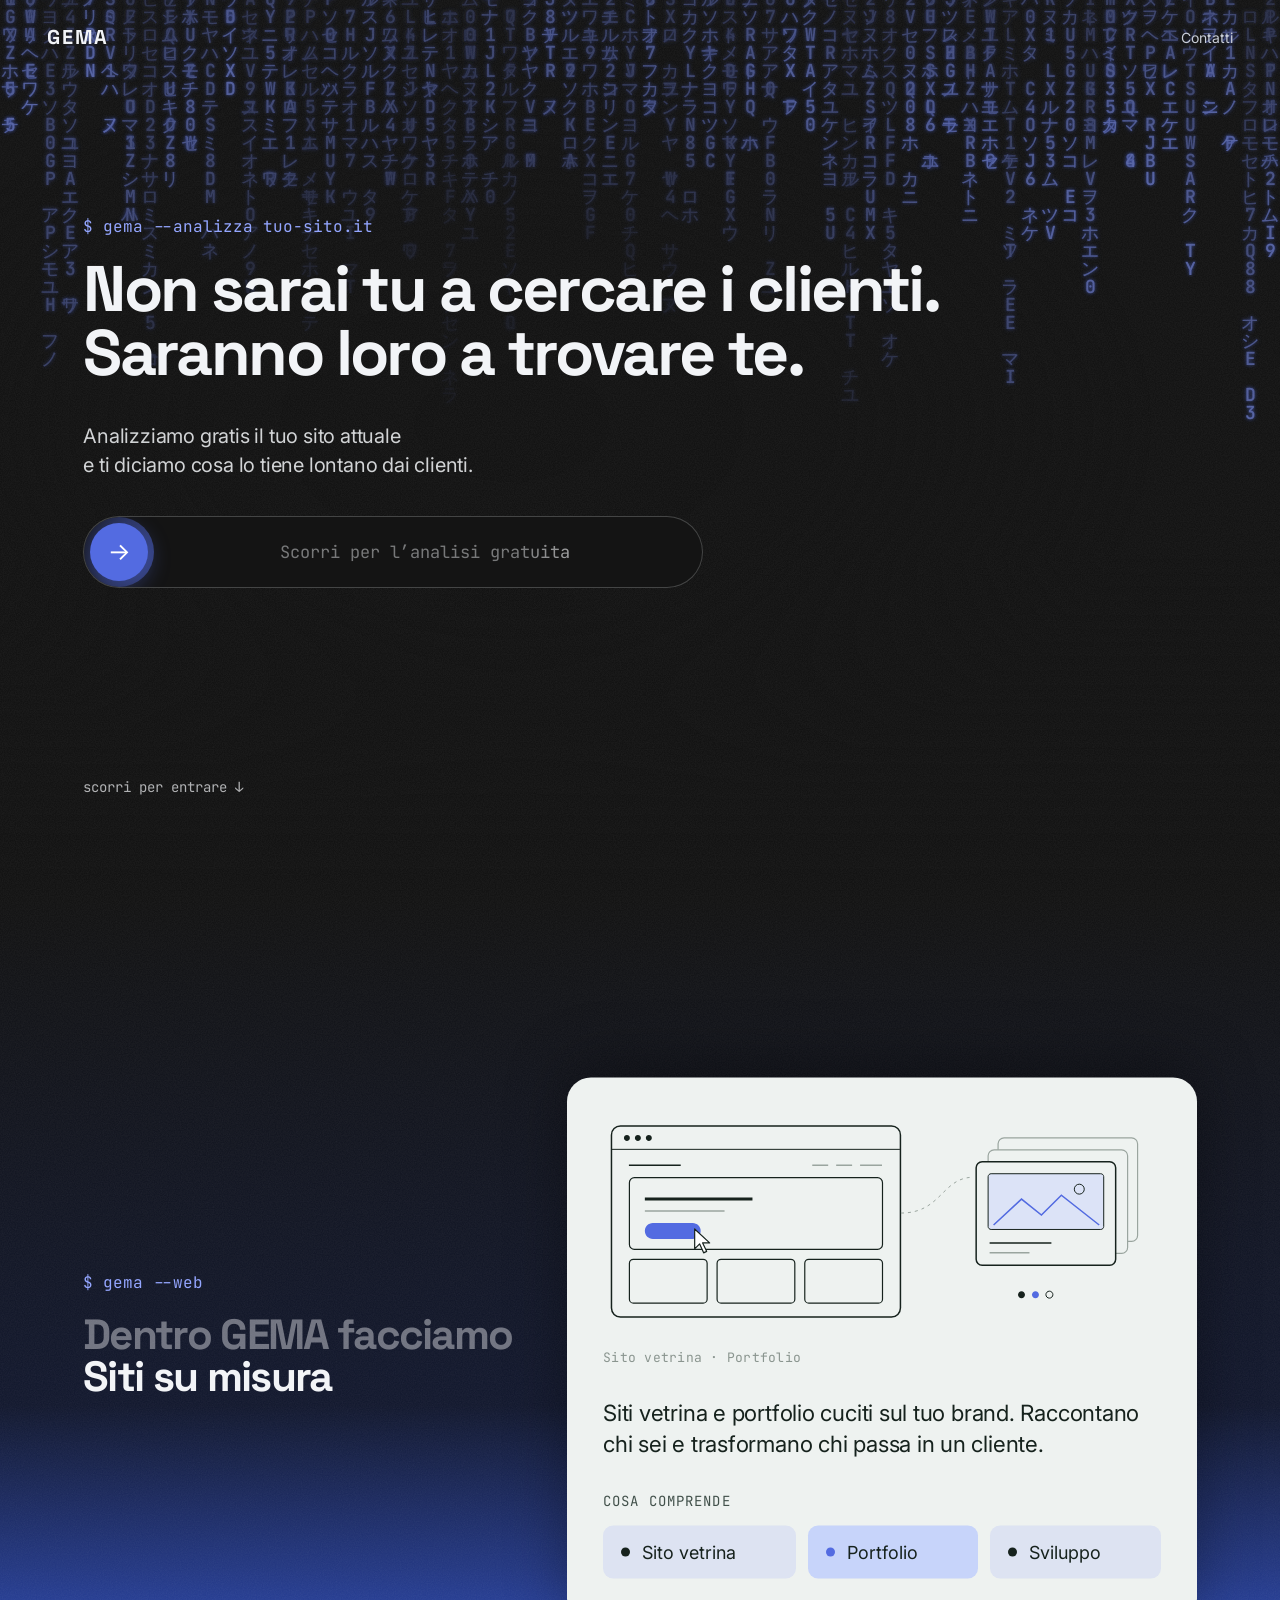
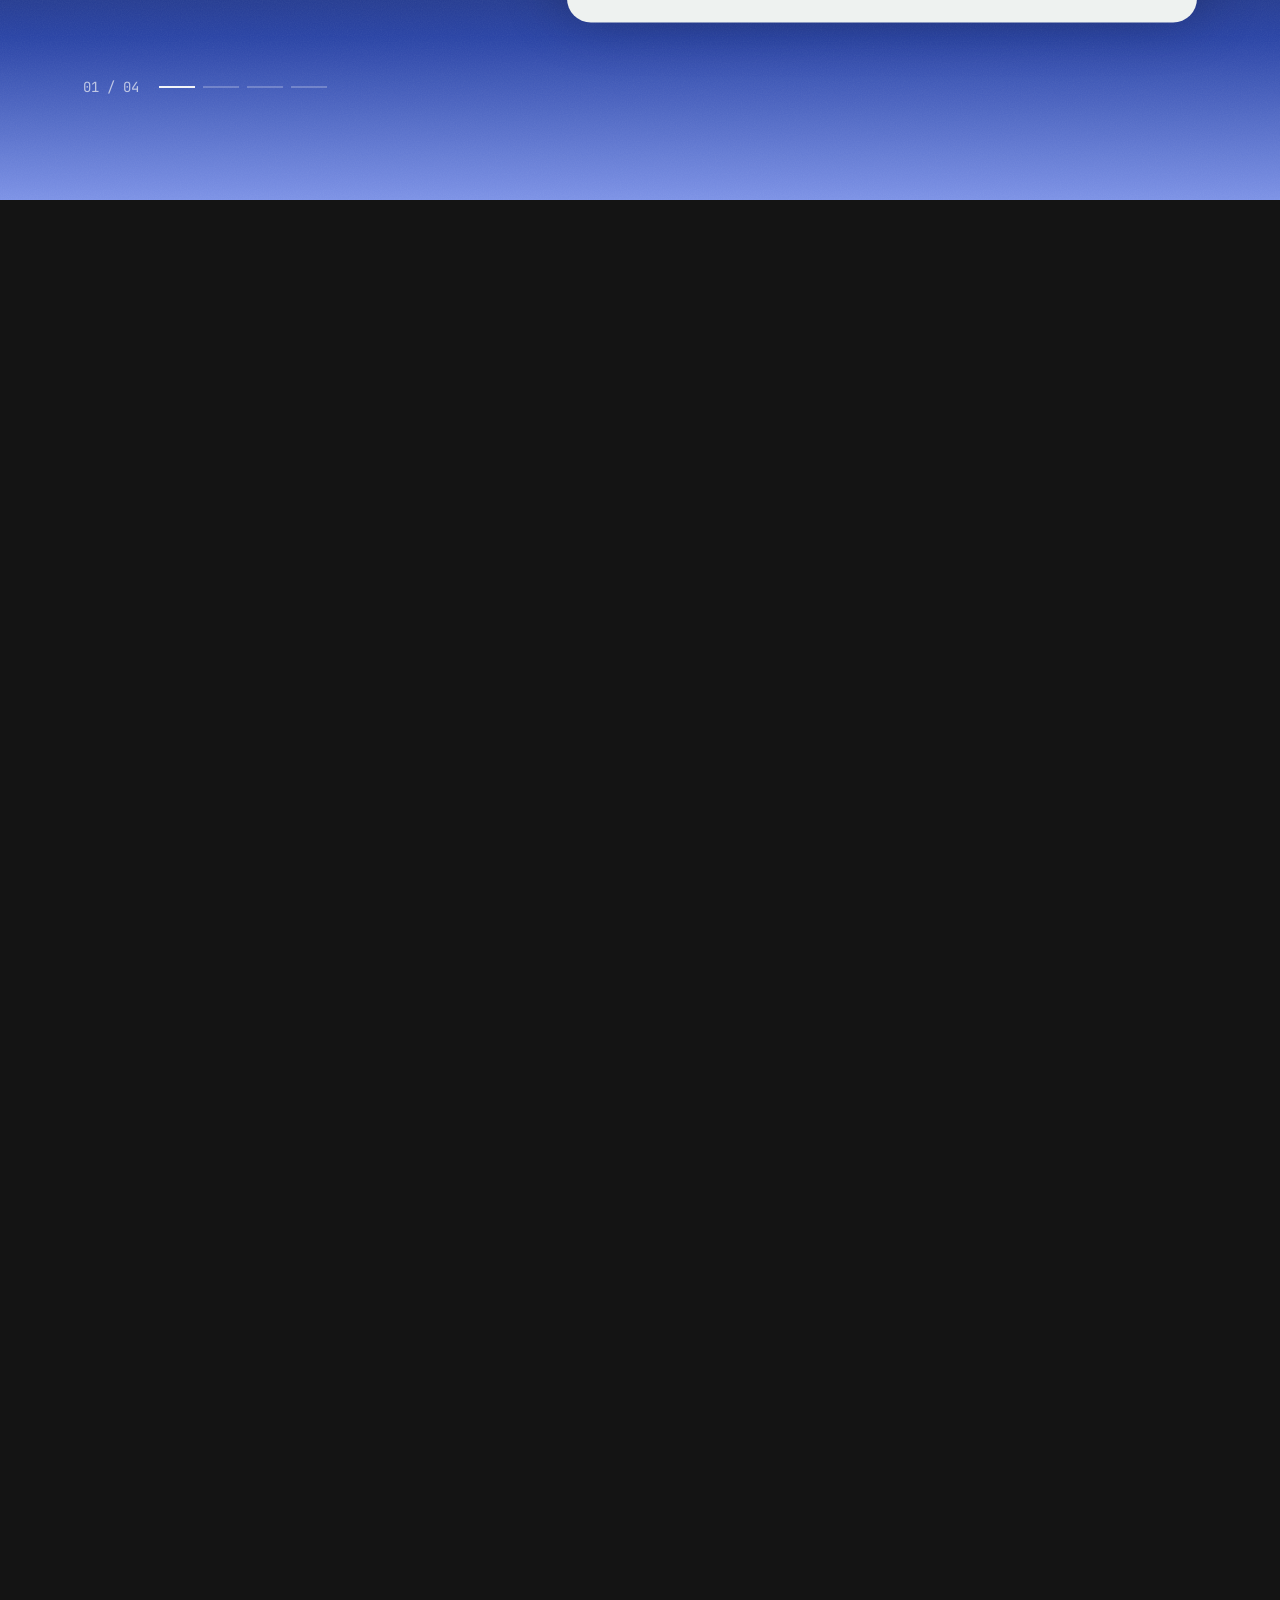
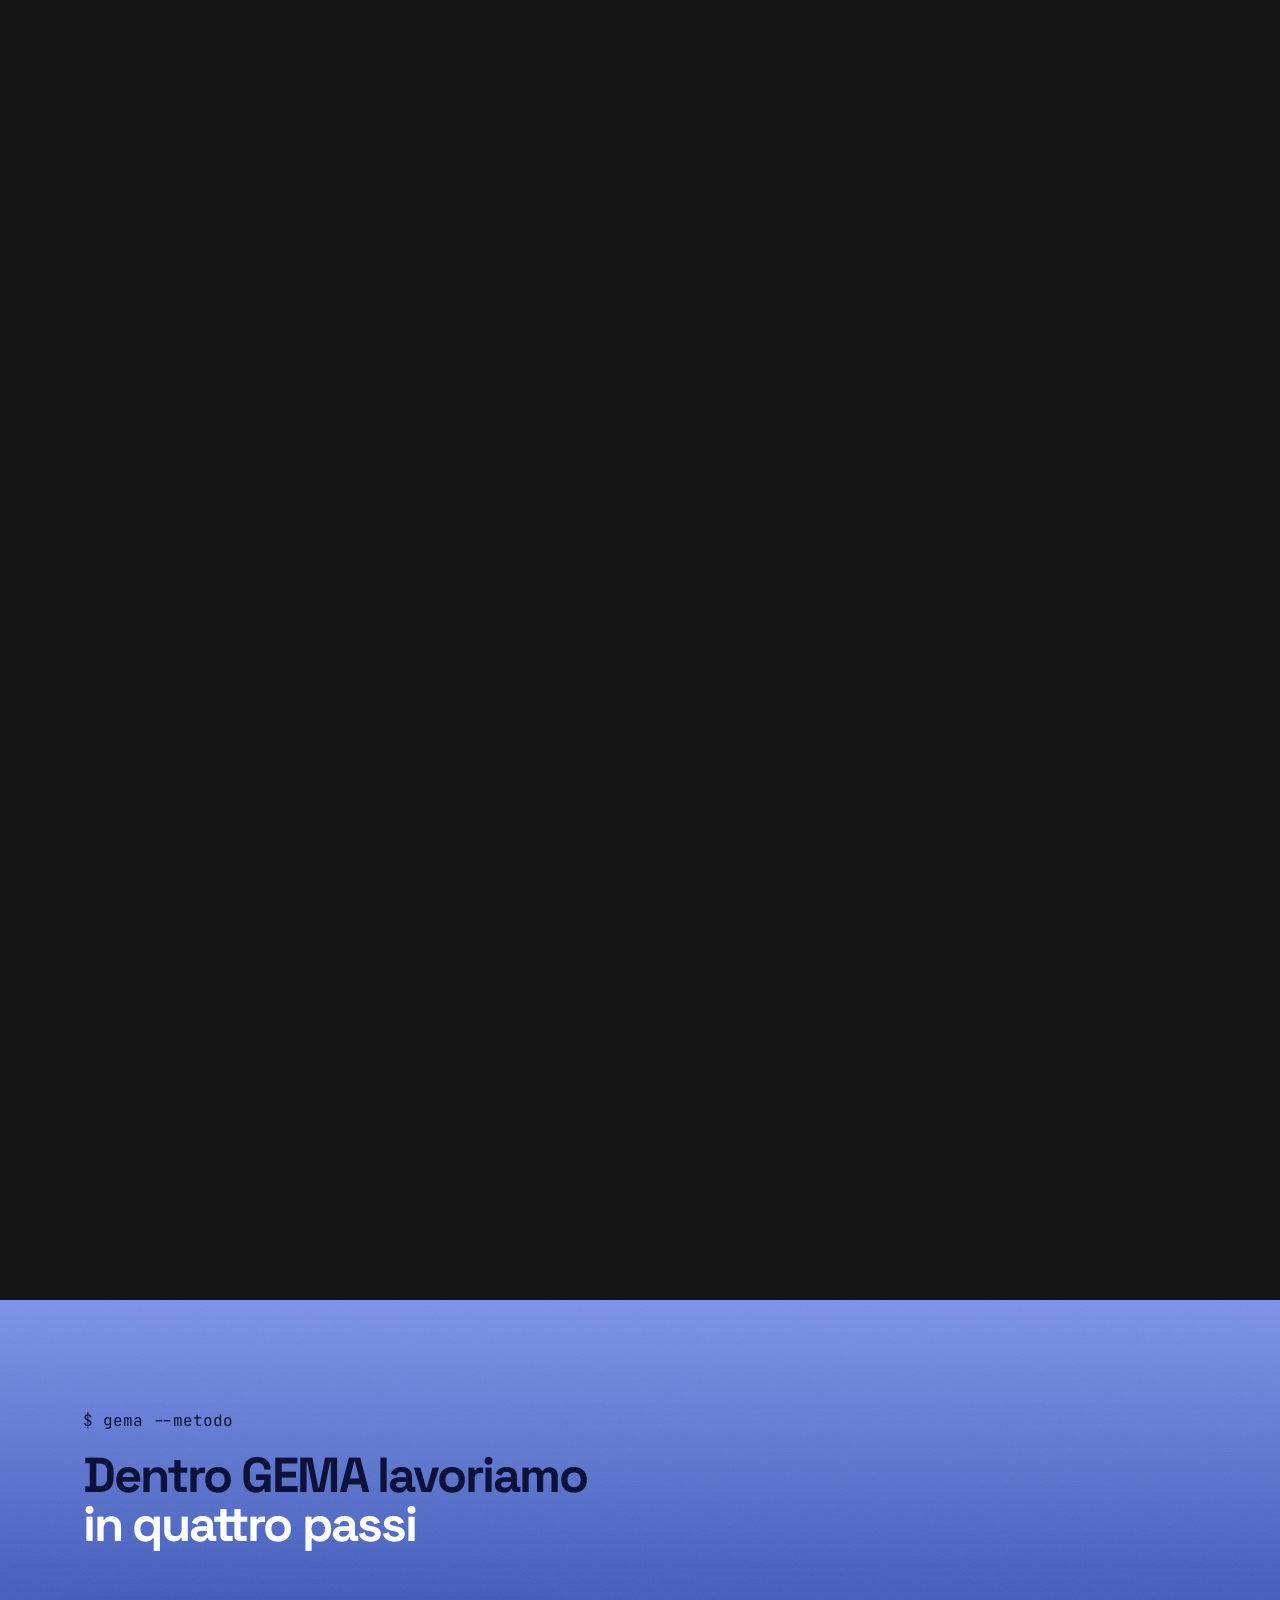
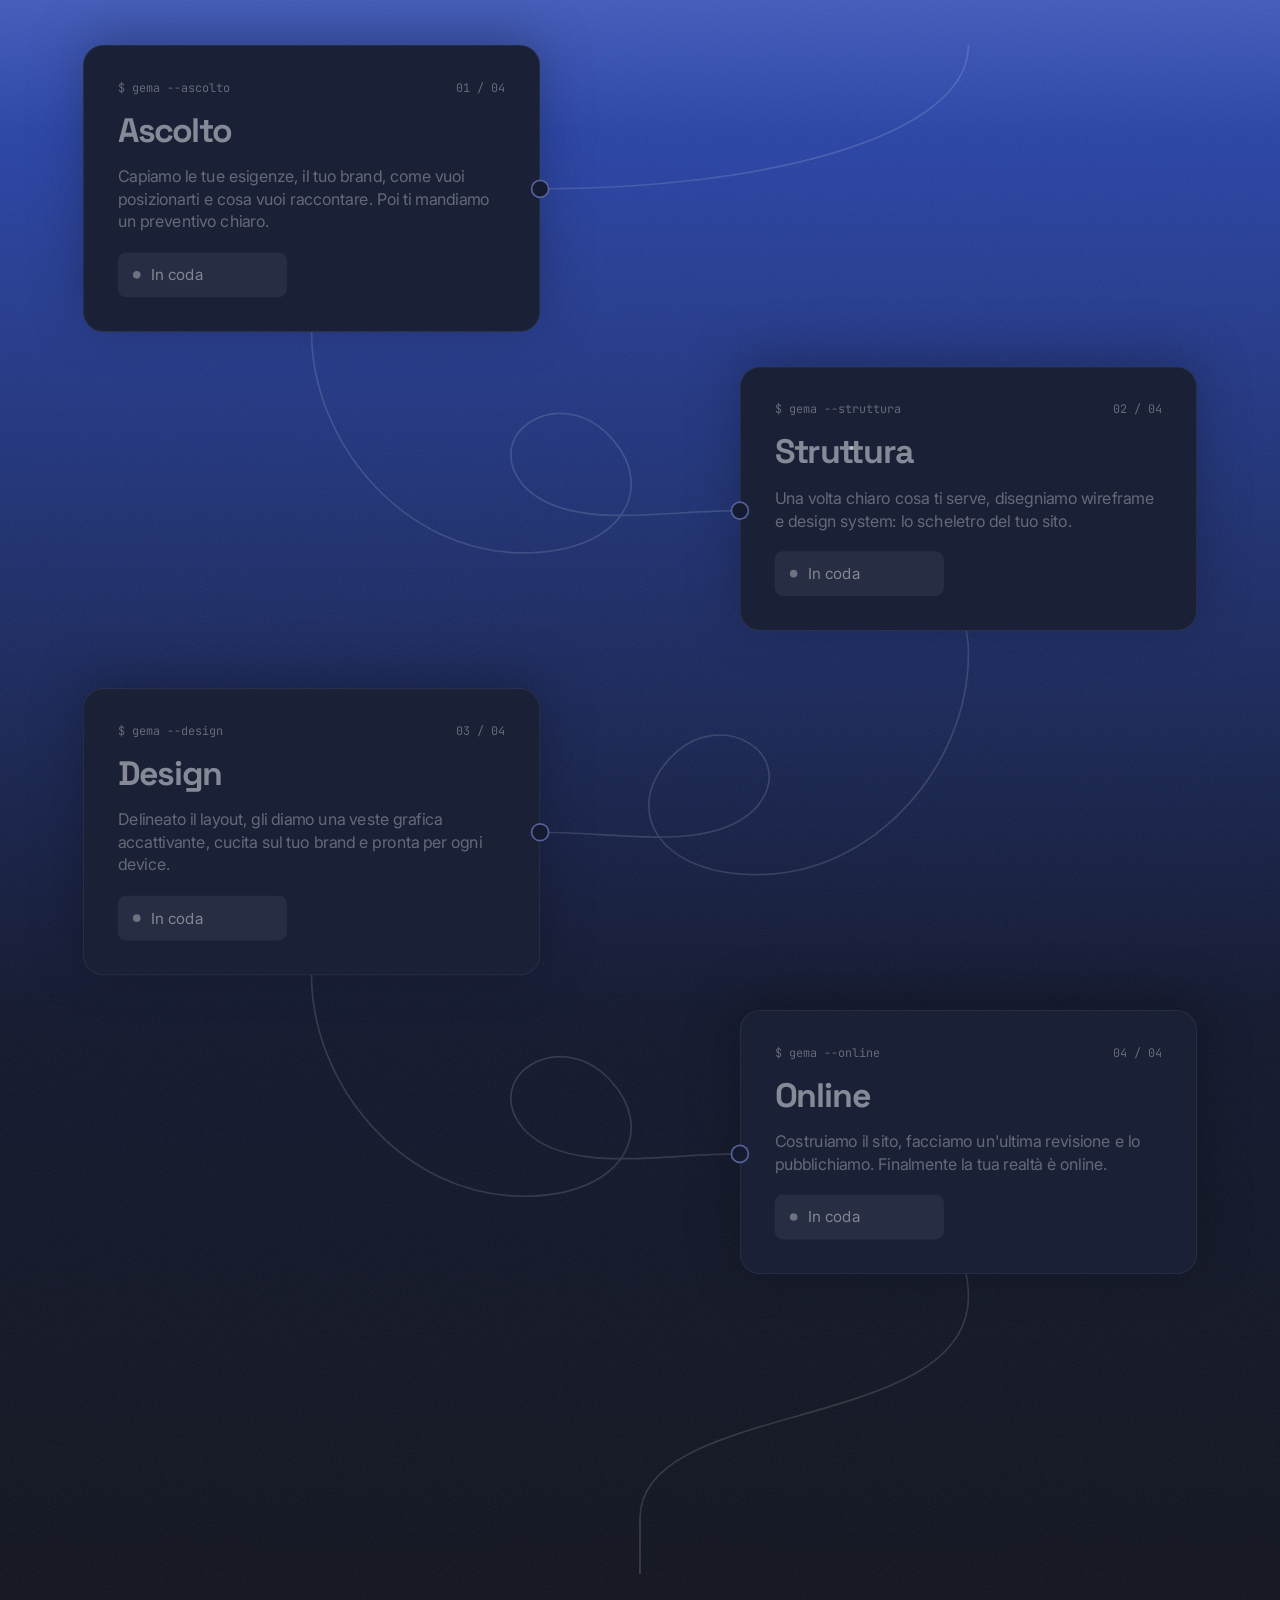
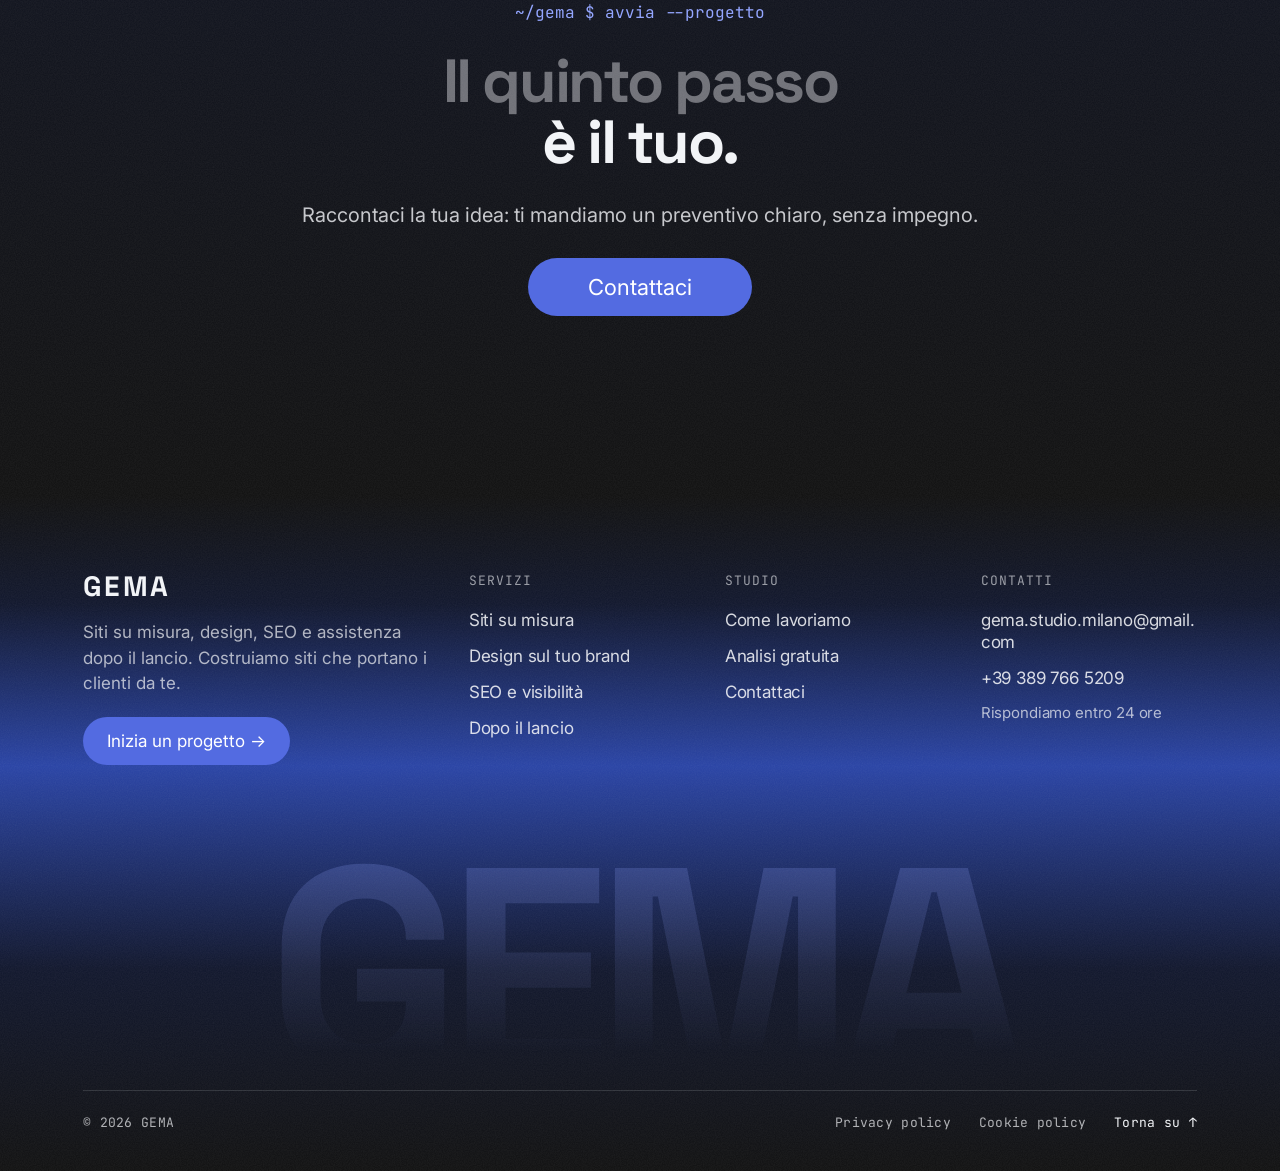
==== commit f2c2611c: "Favicon GEMA e modulo contatti collegato alla mail - Favicon dalla "G" del logo GEMA (bianca su #536" ====
--- a/index.html
+++ b/index.html
@@ -5,6 +5,10 @@
 <meta name="viewport" content="width=device-width, initial-scale=1">
 <title>GEMA — Siti che ti fanno trovare</title>
 <meta name="description" content="GEMA progetta siti su misura, design, SEO e assistenza dopo il lancio. Non sarai tu a cercare i clienti: saranno loro a trovare te.">
+<link rel="icon" href="favicon.ico" sizes="48x48">
+<link rel="icon" href="favicon.svg" type="image/svg+xml">
+<link rel="apple-touch-icon" href="apple-touch-icon.png">
+<meta name="theme-color" content="#141414">
 <link rel="preconnect" href="https://fonts.googleapis.com">
 <link rel="preconnect" href="https://fonts.gstatic.com" crossorigin>
 <link href="https://fonts.googleapis.com/css2?family=Space+Grotesk:wght@700&family=Inter:wght@400&family=JetBrains+Mono:wght@400&display=swap" rel="stylesheet">
--- a/assets/css/gema.css
+++ b/assets/css/gema.css
@@ -40,6 +40,7 @@
 .btn{display:inline-flex;align-items:center;justify-content:center;height:58px;padding:0 32px;border:0;border-radius:999px;background:var(--btn);color:#fff;font:400 22px/normal var(--sans);white-space:nowrap;cursor:pointer;transition:background .2s,transform .2s var(--ease)}
 .btn:hover{background:#6479ea}
 .btn:active{transform:scale(.98)}
+.btn:disabled{opacity:.7;cursor:progress}
 .btn:focus-visible,.chip:focus-visible,a:focus-visible{outline:2px solid var(--accent);outline-offset:3px}
 .dot{display:inline-block;flex:none;width:9px;height:9px;border-radius:50%;background:var(--card-ink)}
 .dot.on{background:var(--btn)}
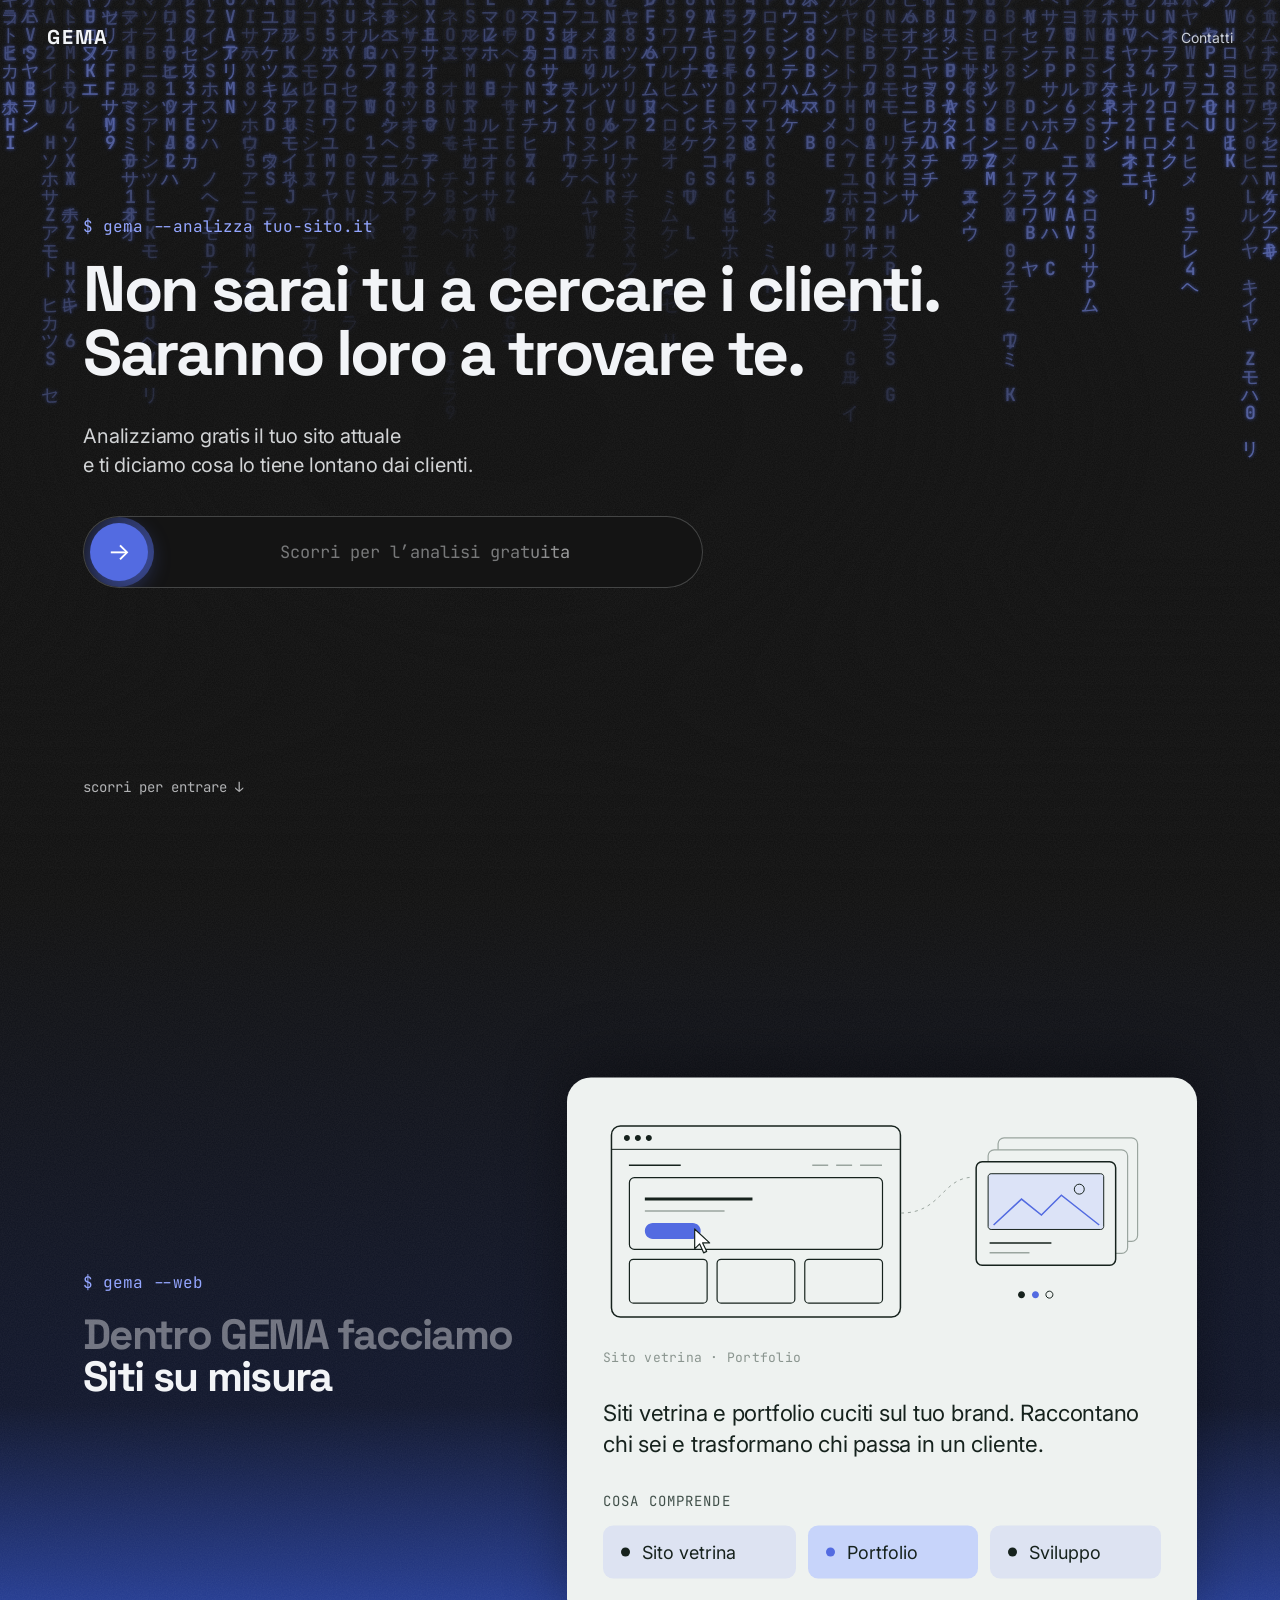
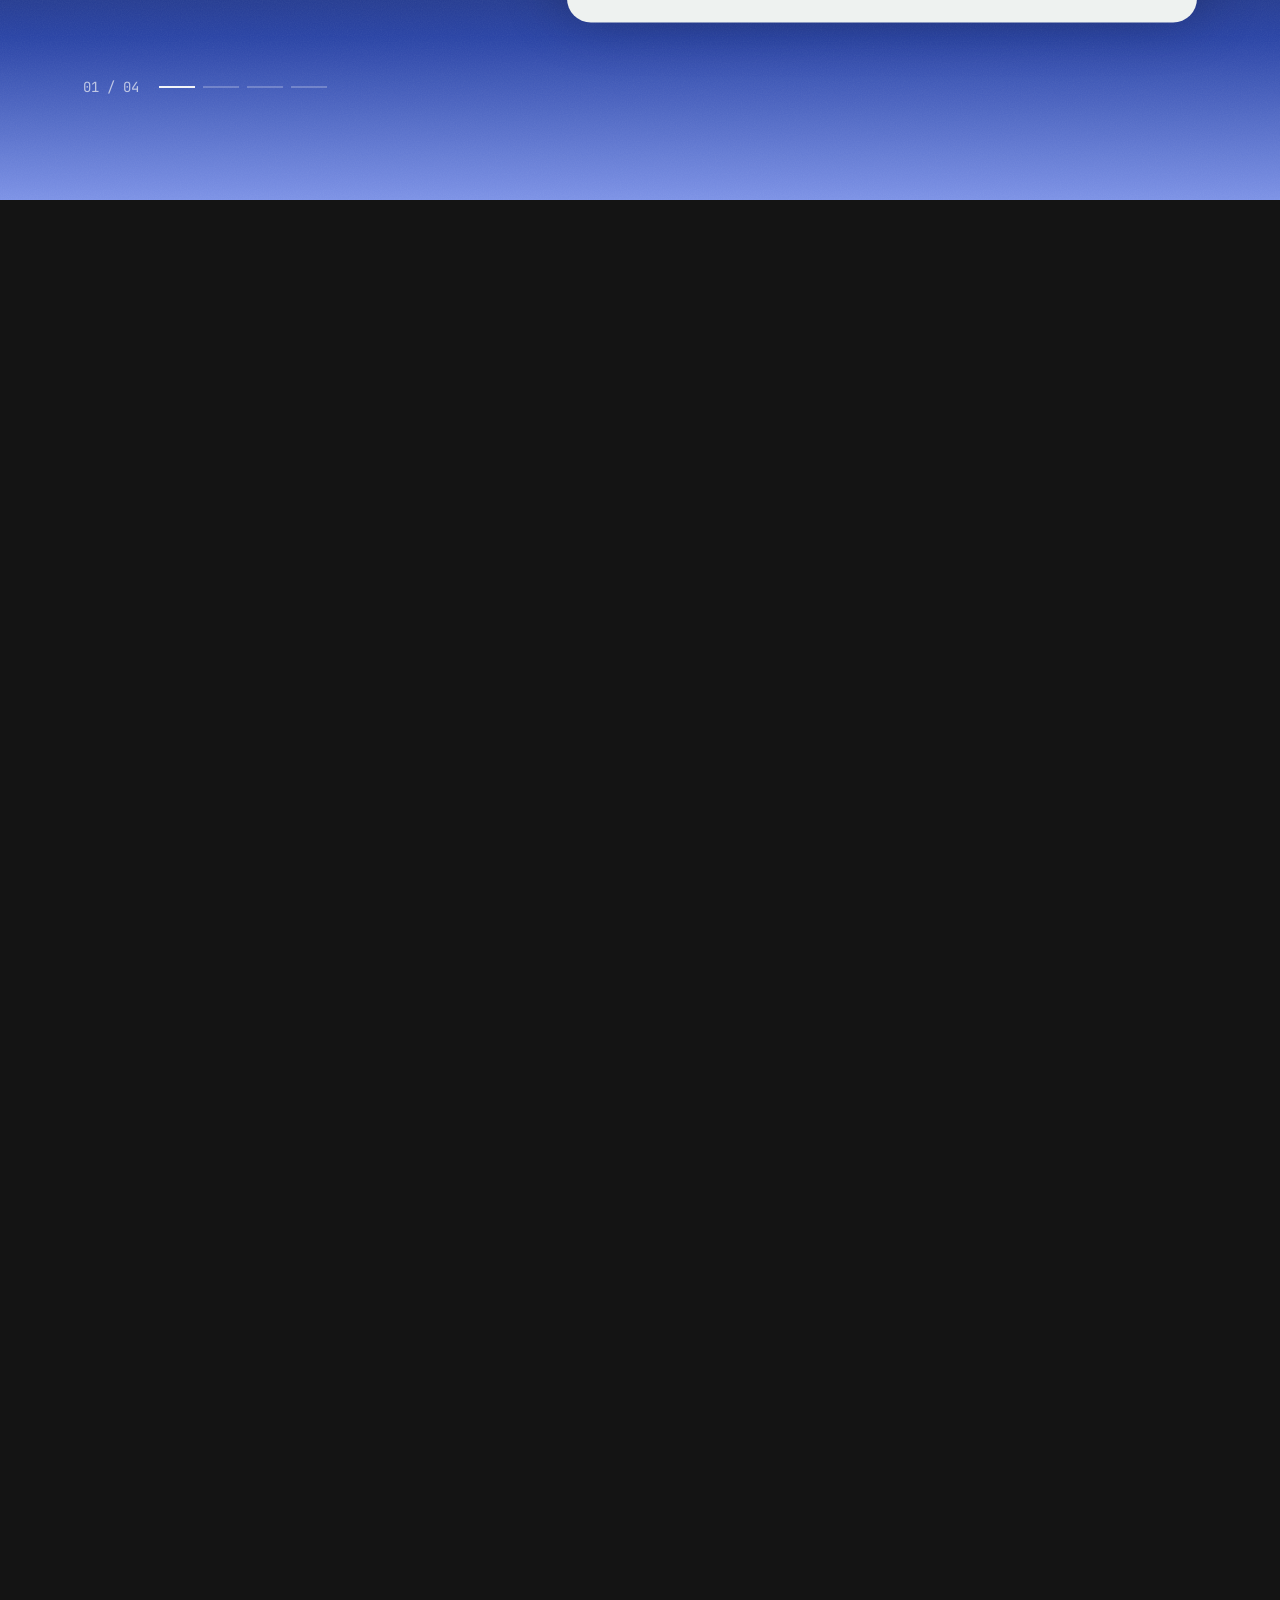
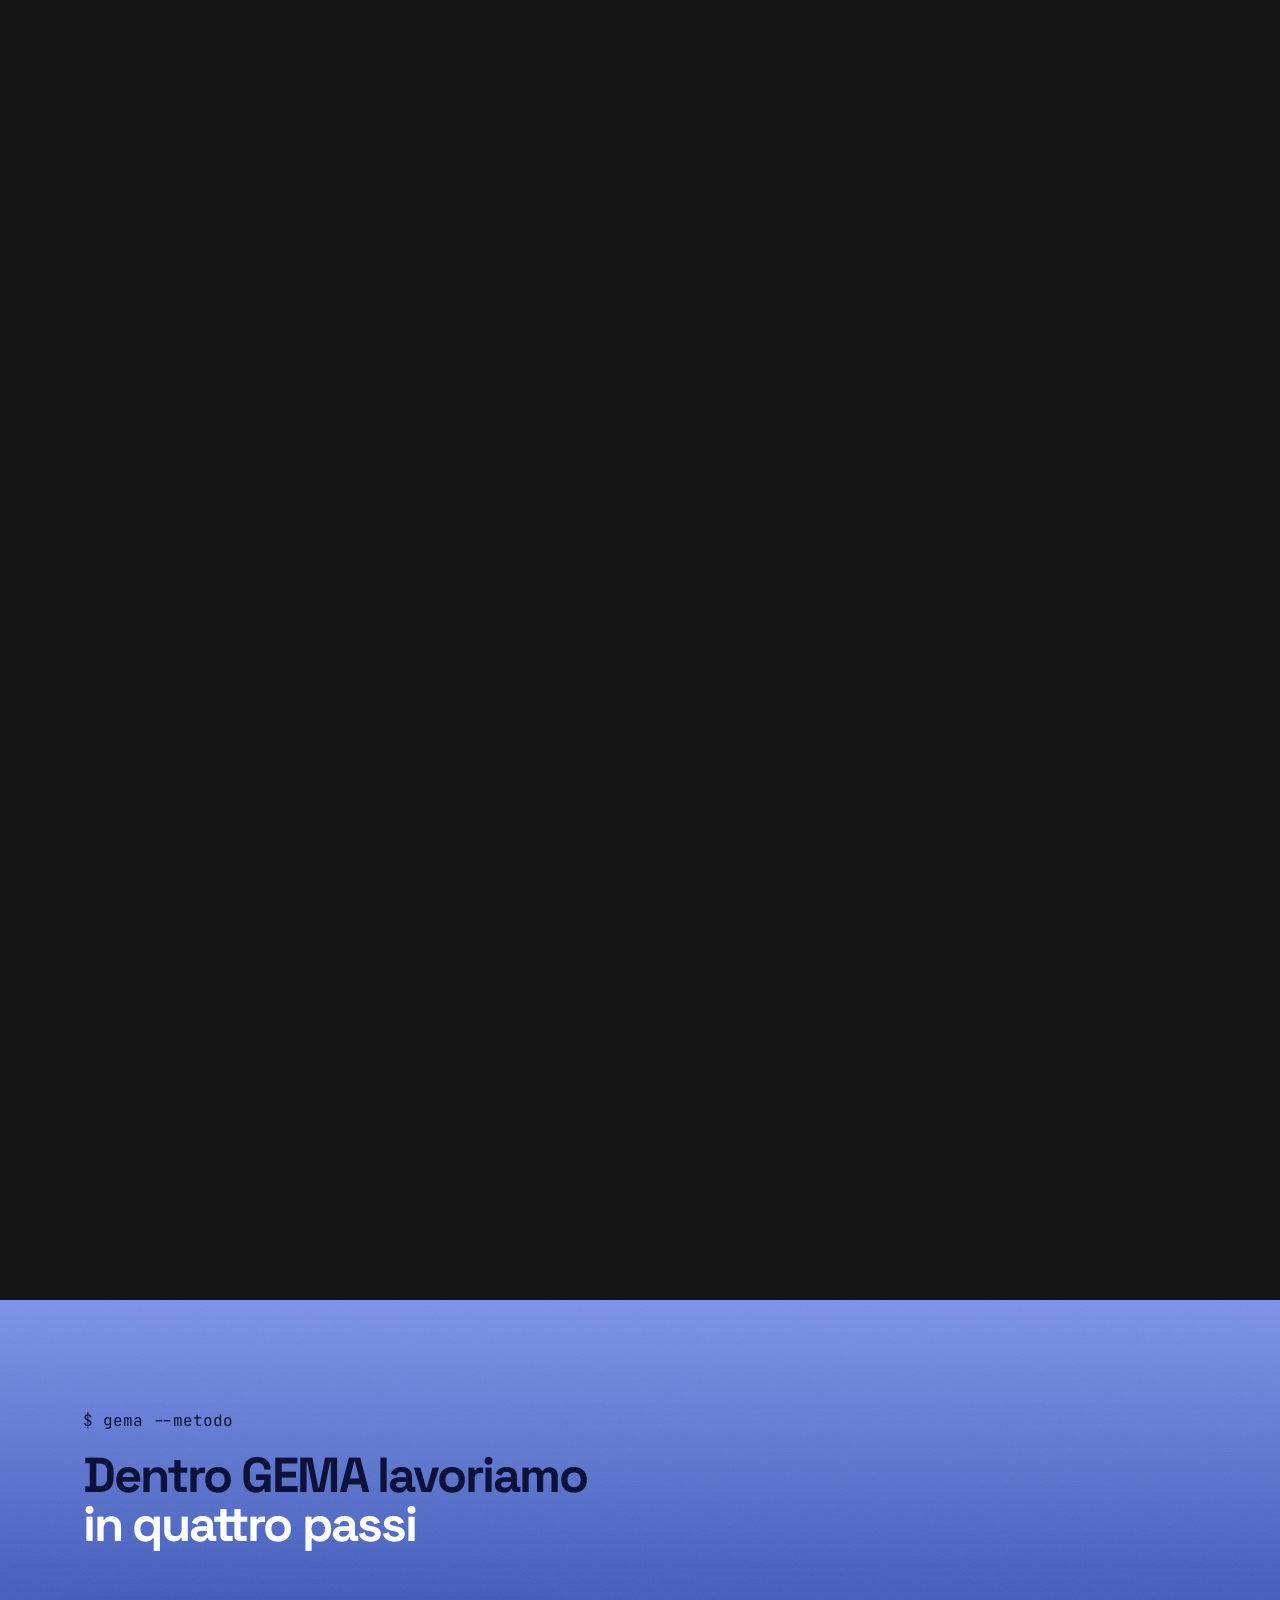
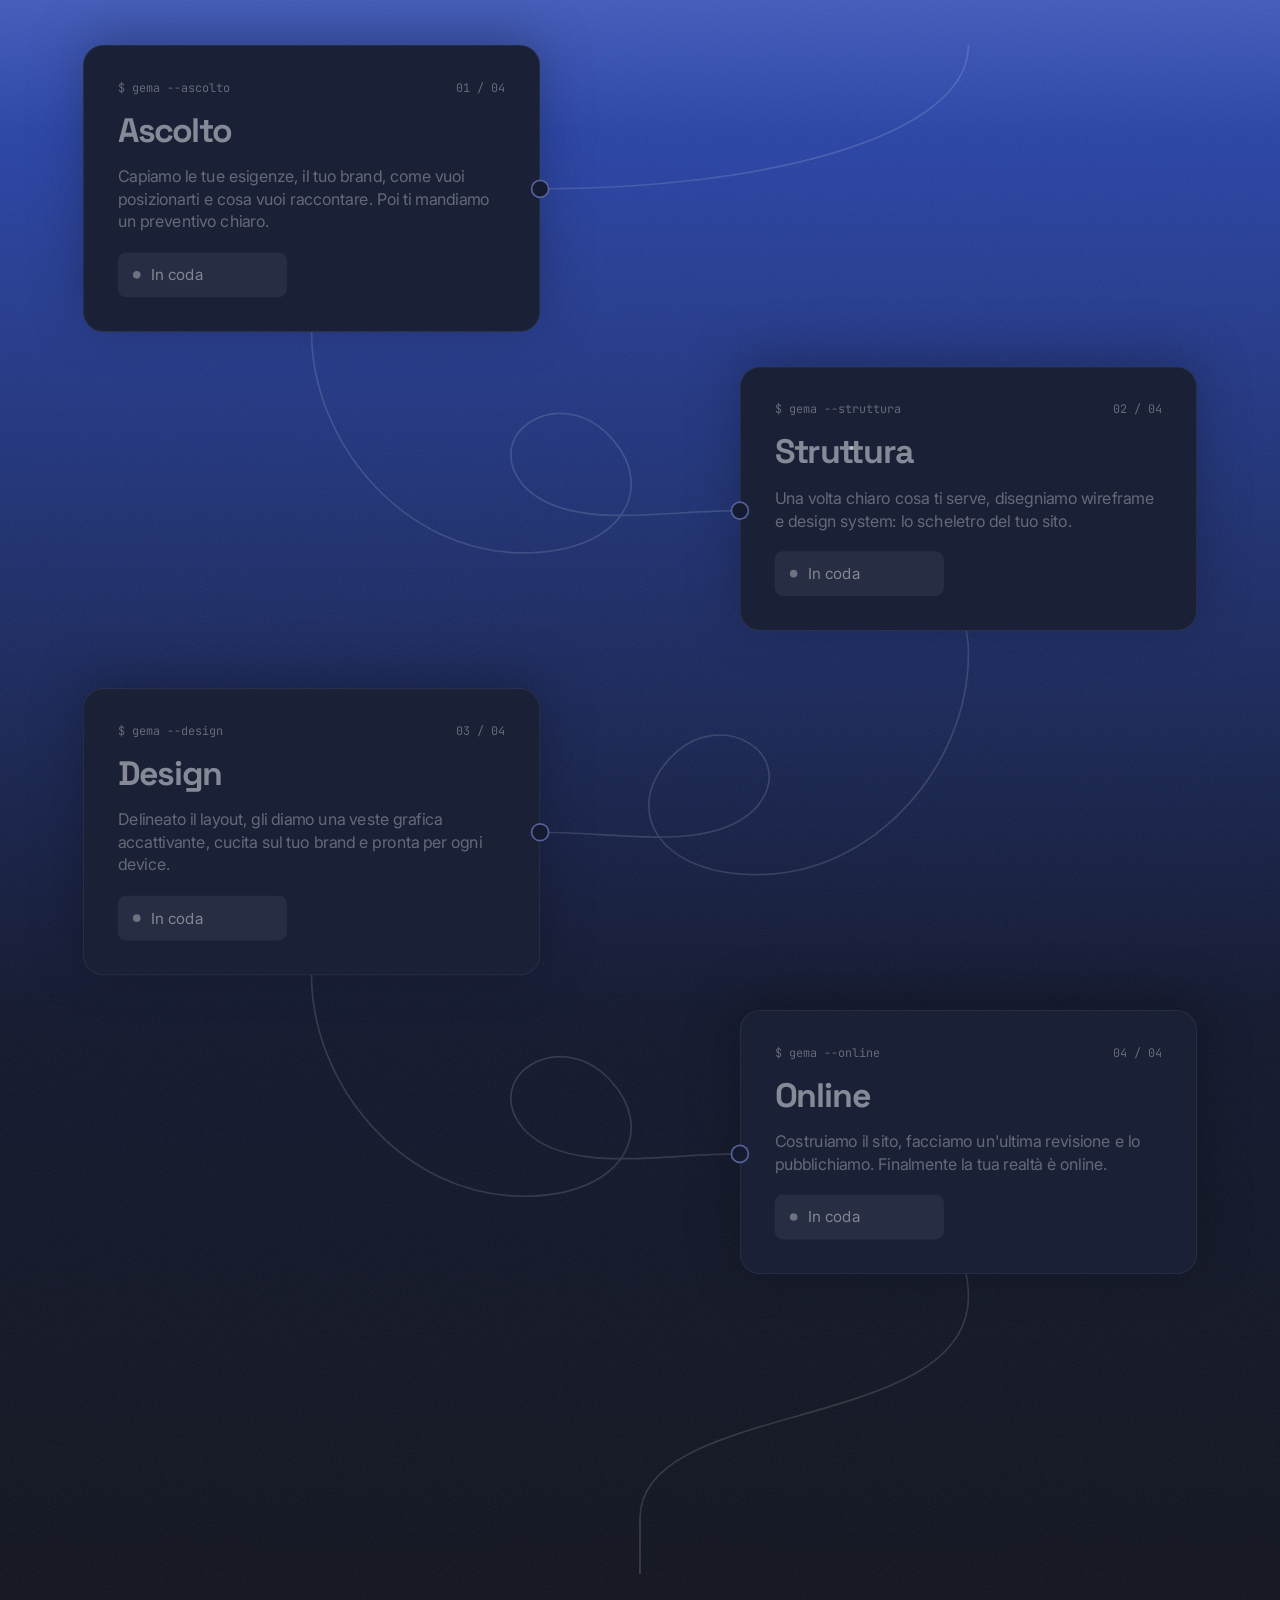
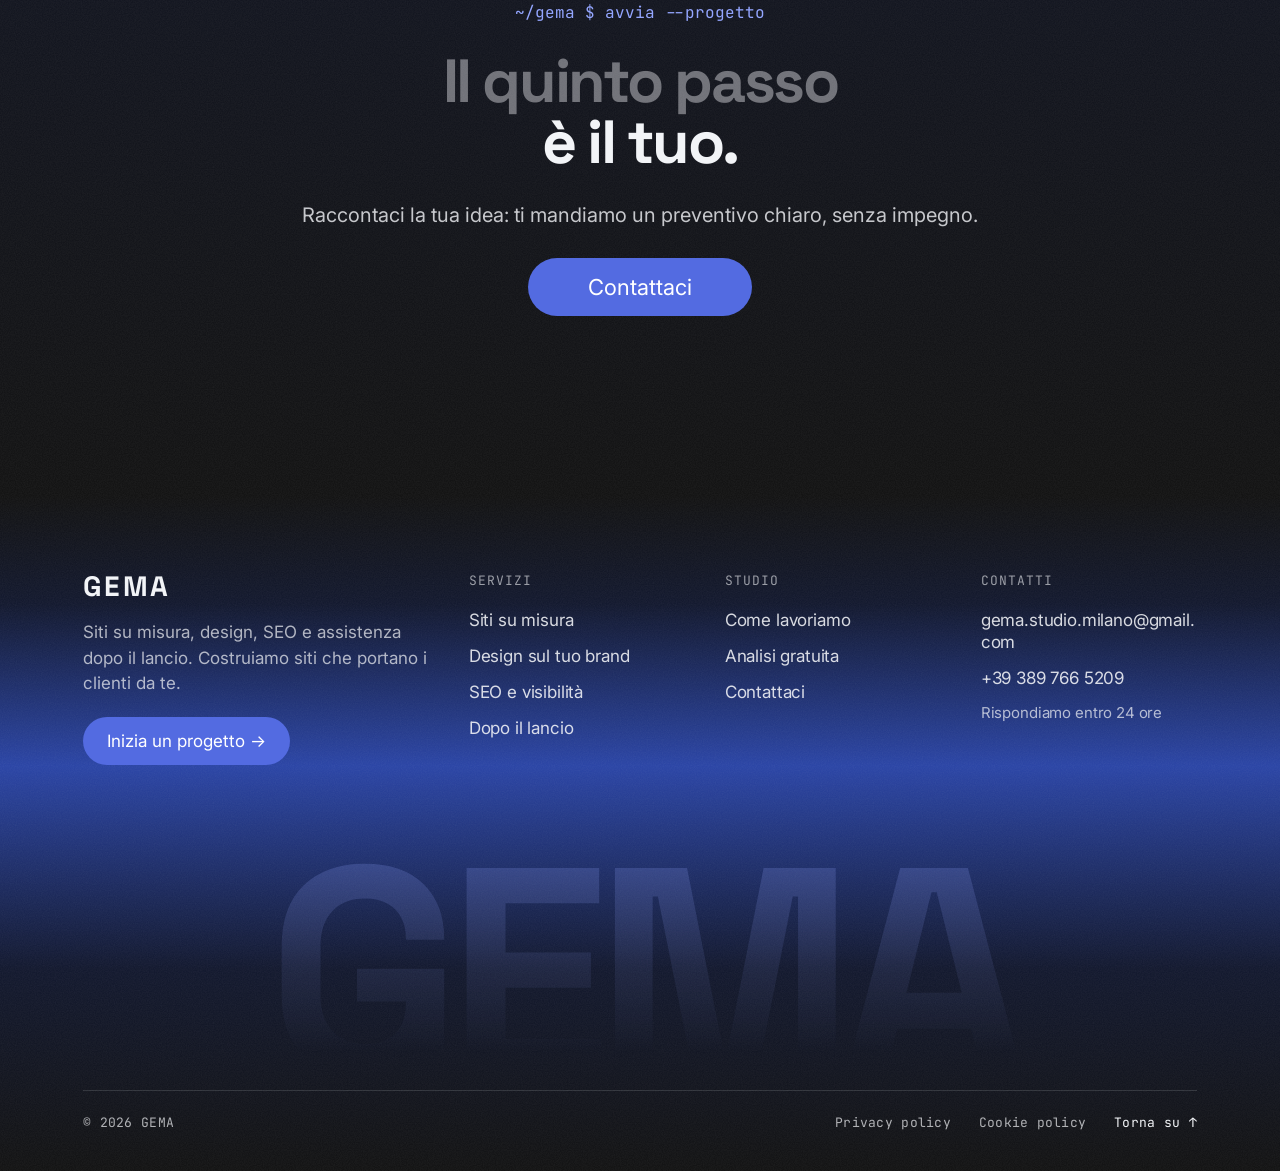
==== commit bbbe0912: "Vercel Web Analytics su home e contatti Co-Authored-By: Claude Opus 5.5 <noreply@anthropic.com> Clau" ====
--- a/index.html
+++ b/index.html
@@ -15,6 +15,9 @@
 <link rel="stylesheet" href="assets/css/gema.css">
 <!-- Se arrivi con una transizione (es. dai contatti), la pagina si apre con il pannello blu: la classe va messa prima del primo disegno -->
 <script>try{if(sessionStorage.getItem("gema-pt"))document.documentElement.classList.add("pt-arrive")}catch(e){}</script>
+<!-- Vercel Web Analytics (sito statico: niente pacchetto npm, solo questo script) -->
+<script>window.va = window.va || function () { (window.vaq = window.vaq || []).push(arguments); };</script>
+<script defer src="/_vercel/insights/script.js"></script>
 </head>
 <body>
 
